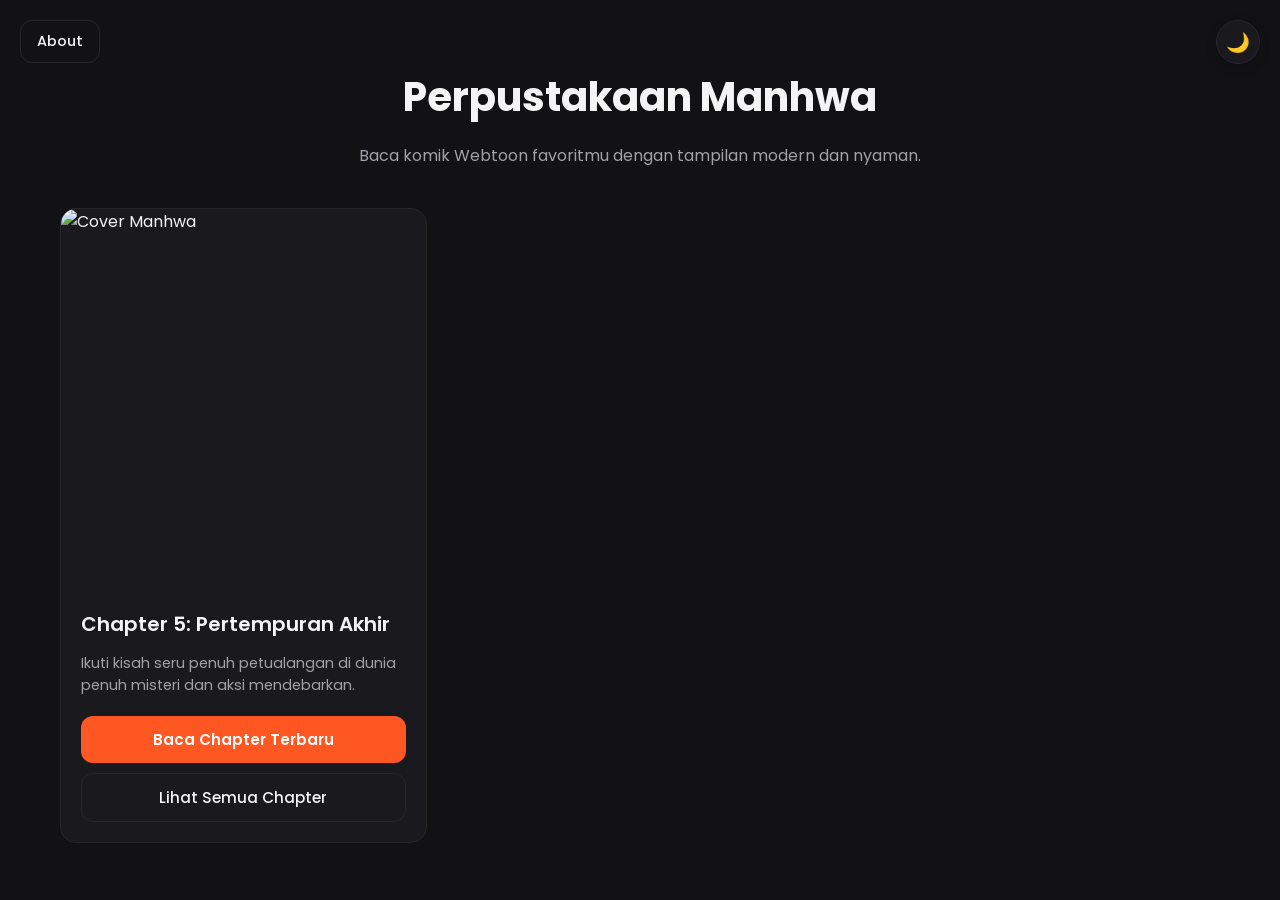
==== index.html @ 7ebc38b5 "fase 4: auto-scroll, service worker offline, halaman about" ====
<!DOCTYPE html>
<html lang="id">
<head>
    <meta charset="UTF-8">
    <meta name="viewport" content="width=device-width, initial-scale=1.0">
    <title>Perpustakaan Manhwa</title>
    
    <!-- Open Graph Meta Tags -->
    <meta property="og:title" content="Perpustakaan Manhwa">
    <meta property="og:description" content="Baca komik Webtoon favoritmu dengan tampilan modern dan nyaman.">
    <meta property="og:image" content="images/chapter-1/01.jpg">
    <meta property="og:type" content="website">

    <!-- PWA Manifest -->
    <link rel="manifest" href="manifest.json">

    <link rel="stylesheet" href="style.css">
    <link href="https://fonts.googleapis.com/css2?family=Poppins:wght@300;400;500;600;700&display=swap" rel="stylesheet">
</head>
<body>
    <button id="themeToggle" class="theme-toggle-btn" title="Toggle Light/Dark Mode">🌙</button>

    <div style="position: absolute; top: 20px; left: 20px; z-index: 2000;">
        <a href="about.html" class="btn-secondary" style="padding: 10px 16px; font-size: 0.9rem;">About</a>
    </div>

    <div class="container">
        <header>
            <h1>Perpustakaan Manhwa</h1>
            <p>Baca komik Webtoon favoritmu dengan tampilan modern dan nyaman.</p>
            <div id="continueReadingContainer" style="margin-top: 15px; display: none;">
                <a href="#" id="continueBtn" class="btn-read" style="background-color: #2e7d32; display: inline-block;">Lanjutkan Membaca</a>
            </div>
        </header>

        <main class="grid-container" id="manhwaGrid">
            <!-- Dynamic content loaded from chapters.json -->
        </main>
    </div>

    <script>
        // Smooth Page Transition Fade-In
        window.addEventListener('DOMContentLoaded', () => {
            document.body.classList.add('fade-in');
        });

        // Register Service Worker
        if ('serviceWorker' in navigator) {
            window.addEventListener('load', () => {
                navigator.serviceWorker.register('sw.js').catch(err => console.log('SW registration failed:', err));
            });
        }

        // Light/Dark Mode Script
        const themeToggleBtn = document.getElementById('themeToggle');
        const currentTheme = localStorage.getItem('theme') || 'dark';

        if (currentTheme === 'light') {
            document.body.classList.add('light-mode');
            themeToggleBtn.textContent = '☀️';
        }

        themeToggleBtn.addEventListener('click', () => {
            document.body.classList.toggle('light-mode');
            const isLight = document.body.classList.contains('light-mode');
            themeToggleBtn.textContent = isLight ? '☀️' : '🌙';
            localStorage.setItem('theme', isLight ? 'light' : 'dark');
        });

        // Bookmark / Lanjutkan Membaca Check
        const lastChapter = localStorage.getItem('last_read_chapter');
        const lastUrl = localStorage.getItem('last_read_url');
        if (lastChapter && lastUrl) {
            const container = document.getElementById('continueReadingContainer');
            const btn = document.getElementById('continueBtn');
            btn.href = lastUrl;
            btn.textContent = 'Lanjutkan Membaca (' + lastChapter + ')';
            container.style.display = 'block';
        }

        // Fetch chapters.json and render dynamically
        fetch('chapters.json')
            .then(res => res.json())
            .then(chapters => {
                const grid = document.getElementById('manhwaGrid');
                const latest = chapters[0];
                grid.innerHTML = `
                    <div class="manhwa-card">
                        <div class="card-img-wrapper">
                            <img src="images/chapter-1/01.jpg" alt="Cover Manhwa" loading="lazy">
                        </div>
                        <div class="card-content">
                            <div>
                                <h2 class="card-title">Chapter ${latest.id}: ${latest.title}</h2>
                                <p class="card-desc">Ikuti kisah seru penuh petualangan di dunia penuh misteri dan aksi mendebarkan.</p>
                            </div>
                            <div class="card-actions">
                                <a href="${latest.link}" class="btn-read">Baca Chapter Terbaru</a>
                                <a href="archive.html" class="btn-secondary">Lihat Semua Chapter</a>
                            </div>
                        </div>
                    </div>
                `;
            })
            .catch(err => console.error('Failed to load chapters.json', err));
    </script>
</body>
</html>
---- style.css ----
@import url('https://fonts.googleapis.com/css2?family=Poppins:wght@300;400;500;600;700&display=swap');

:root {
    --bg-main: #121214;
    --bg-card: #1a1a1e;
    --accent: #ff5722;
    --accent-hover: #f4511e;
    --text-main: #f4f4f5;
    --text-muted: #a1a1aa;
    --border: #27272a;
    --nav-bg: rgba(18, 18, 20, 0.75);
}

body.light-mode {
    --bg-main: #f8f9fa;
    --bg-card: #ffffff;
    --accent: #ff5722;
    --accent-hover: #f4511e;
    --text-main: #212529;
    --text-muted: #6c757d;
    --border: #dee2e6;
    --nav-bg: rgba(255, 255, 255, 0.75);
}

* {
    box-sizing: border-box;
}

/* Custom Scrollbar */
::-webkit-scrollbar {
    width: 8px;
}

::-webkit-scrollbar-track {
    background: var(--bg-main);
}

::-webkit-scrollbar-thumb {
    background: #3f3f46;
    border-radius: 4px;
}

::-webkit-scrollbar-thumb:hover {
    background: var(--accent);
}

body {
    margin: 0;
    padding: 0;
    background-color: var(--bg-main);
    color: var(--text-main);
    font-family: 'Poppins', sans-serif;
    min-height: 100vh;
    opacity: 0;
    transition: background-color 0.3s ease, color 0.3s ease, opacity 0.5s ease-in-out;
}

body.fade-in {
    opacity: 1;
}

a {
    color: var(--text-main);
    text-decoration: none;
}

a:hover, a:visited, a:active {
    color: var(--text-main);
    text-decoration: none;
}

.container {
    width: 100%;
    max-width: 1200px;
    margin: 0 auto;
    padding: 40px 20px;
}

header {
    text-align: center;
    margin-bottom: 40px;
}

header h1 {
    font-size: 2.5rem;
    font-weight: 700;
    color: var(--text-main);
    margin-bottom: 10px;
}

header p {
    color: var(--text-muted);
    font-size: 1rem;
}

.grid-container {
    display: grid;
    grid-template-columns: repeat(auto-fill, minmax(280px, 1fr));
    gap: 30px;
}

/* Hover Card Animation */
.manhwa-card {
    background-color: var(--bg-card);
    border-radius: 16px;
    overflow: hidden;
    border: 1px solid var(--border);
    transition: all 0.3s ease;
    display: flex;
    flex-direction: column;
}

.manhwa-card:hover {
    transform: translateY(-5px);
    box-shadow: 0 14px 30px rgba(255, 87, 34, 0.15);
    border-color: var(--accent);
}

.card-img-wrapper {
    width: 100%;
    height: 380px;
    overflow: hidden;
    position: relative;
}

.card-img-wrapper img {
    width: 100%;
    height: 100%;
    object-fit: cover;
    transition: transform 0.5s ease;
}

.manhwa-card:hover .card-img-wrapper img {
    transform: scale(1.05);
}

.card-content {
    padding: 20px;
    display: flex;
    flex-direction: column;
    flex-grow: 1;
    justify-content: space-between;
}

.card-title {
    font-size: 1.25rem;
    font-weight: 600;
    margin: 0 0 10px 0;
    color: var(--text-main);
}

.card-desc {
    font-size: 0.9rem;
    color: var(--text-muted);
    margin-bottom: 20px;
    line-height: 1.5;
}

.card-actions {
    display: flex;
    flex-direction: column;
    gap: 10px;
}

.btn-read {
    display: inline-block;
    background-color: var(--accent);
    color: #ffffff !important;
    text-align: center;
    padding: 12px 20px;
    border-radius: 12px;
    text-decoration: none !important;
    font-weight: 600;
    font-size: 0.95rem;
    transition: background-color 0.2s ease, transform 0.2s ease;
}

.btn-read:hover {
    background-color: var(--accent-hover);
    transform: scale(1.02);
    color: #ffffff !important;
    text-decoration: none !important;
}

.btn-secondary {
    display: inline-block;
    background-color: transparent;
    color: var(--text-main) !important;
    text-align: center;
    padding: 12px 20px;
    border-radius: 12px;
    border: 1px solid var(--border);
    text-decoration: none !important;
    font-weight: 500;
    font-size: 0.95rem;
    transition: all 0.2s ease;
}

.btn-secondary:hover {
    background-color: rgba(255, 87, 34, 0.05);
    border-color: var(--accent);
}

/* Theme Toggle Button */
.theme-toggle-btn {
    position: fixed;
    top: 20px;
    right: 20px;
    background-color: var(--bg-card);
    color: var(--text-main);
    border: 1px solid var(--border);
    width: 44px;
    height: 44px;
    border-radius: 50%;
    cursor: pointer;
    display: flex;
    align-items: center;
    justify-content: center;
    font-size: 1.2rem;
    box-shadow: 0 4px 12px rgba(0,0,0,0.15);
    z-index: 2000;
    transition: all 0.2s ease;
}

.theme-toggle-btn:hover {
    transform: scale(1.05);
    border-color: var(--accent);
}

/* Search Input */
.search-input {
    width: 100%;
    padding: 12px 20px;
    background-color: var(--bg-card);
    color: var(--text-main);
    border: 1px solid var(--border);
    border-radius: 12px;
    font-family: 'Poppins', sans-serif;
    font-size: 0.95rem;
    outline: none;
    transition: border-color 0.2s ease;
}

.search-input:focus {
    border-color: var(--accent);
}

/* Reader specific styles - True Webtoon style */
body.reader-body {
    background-color: #000000;
    margin: 0;
    padding: 0;
    overflow-x: hidden;
}

body.reader-body.light-mode {
    background-color: #121214;
}

/* Progress Bar */
#progress-bar {
    position: fixed;
    top: 0;
    left: 0;
    height: 3px;
    background-color: var(--accent);
    width: 0%;
    z-index: 9999;
    transition: width 0.1s ease-out;
}

/* Glassmorphism Navbar */
.sticky-nav {
    position: sticky;
    top: 0;
    background: var(--nav-bg);
    backdrop-filter: blur(10px);
    -webkit-backdrop-filter: blur(10px);
    border-bottom: 1px solid var(--border);
    padding: 15px 20px;
    display: flex;
    align-items: center;
    justify-content: space-between;
    z-index: 1000;
}

.sticky-nav a {
    color: var(--text-main) !important;
    text-decoration: none !important;
    font-weight: 500;
    font-size: 0.95rem;
    display: flex;
    align-items: center;
    gap: 8px;
}

.sticky-nav a:hover {
    color: var(--accent) !important;
}

.chapter-title-nav {
    font-weight: 600;
    font-size: 1rem;
    color: var(--text-muted);
}

.reader-container {
    width: 100%;
    max-width: 800px;
    margin: 0 auto;
    display: flex;
    flex-direction: column;
    background-color: #000000;
    padding: 0 0 50px 0;
}

/* Skeleton Loading & Image Fade-In */
@keyframes shimmer {
    0% {
        background-position: -200% 0;
    }
    100% {
        background-position: 200% 0;
    }
}

.manhwa-page {
    width: 100%;
    height: auto;
    display: block;
    margin: 0;
    padding: 0;
    border: none;
    opacity: 0;
    background: linear-gradient(90deg, #18181b 25%, #27272a 50%, #18181b 75%);
    background-size: 200% 100%;
    animation: shimmer 1.5s infinite;
    transition: opacity 0.6s ease-in-out;
    min-height: 800px;
}

.manhwa-page.loaded {
    opacity: 1;
    background: none;
    animation: none;
    min-height: auto;
}

/* Chapter Navigation at bottom */
.chapter-navigation {
    display: flex;
    justify-content: space-between;
    gap: 15px;
    padding: 40px 20px;
    background-color: var(--bg-card);
    border-top: 1px solid var(--border);
    margin-top: 40px;
}

.btn-chapter {
    flex: 1;
    background-color: var(--bg-main);
    color: var(--text-main) !important;
    text-align: center;
    padding: 14px 20px;
    border-radius: 12px;
    border: 1px solid var(--border);
    font-weight: 600;
    font-size: 0.95rem;
    text-decoration: none !important;
    transition: all 0.2s ease;
}

.btn-chapter:hover {
    background-color: var(--accent);
    border-color: var(--accent);
    color: #ffffff !important;
}

/* Back to Top Floating Button */
.back-to-top {
    position: fixed;
    bottom: 30px;
    right: 30px;
    background-color: var(--bg-card);
    color: var(--text-main);
    border: 1px solid var(--border);
    padding: 12px 16px;
    border-radius: 50px;
    cursor: pointer;
    font-weight: 600;
    font-size: 0.9rem;
    box-shadow: 0 4px 12px rgba(0,0,0,0.4);
    opacity: 0;
    visibility: hidden;
    transition: all 0.3s ease;
    z-index: 1000;
}

.back-to-top.show {
    opacity: 1;
    visibility: visible;
}

.back-to-top:hover {
    background-color: var(--accent);
    border-color: var(--accent);
    color: #ffffff;
    transform: translateY(-3px);
}

/* Archive Page Styling with Hover Animation */
.archive-container {
    max-width: 800px;
    margin: 0 auto;
}

.chapter-list {
    list-style: none;
    padding: 0;
    margin: 0;
    display: flex;
    flex-direction: column;
    gap: 15px;
}

.chapter-item {
    display: flex;
    align-items: center;
    justify-content: space-between;
    background-color: var(--bg-card);
    border: 1px solid var(--border);
    padding: 20px 24px;
    border-radius: 14px;
    text-decoration: none !important;
    color: var(--text-main) !important;
    transition: all 0.3s ease;
}

.chapter-item:hover {
    border-color: var(--accent);
    transform: translateY(-3px);
    box-shadow: 0 8px 20px rgba(255, 87, 34, 0.12);
    background-color: rgba(255, 87, 34, 0.03);
}

.ch-number {
    font-weight: 600;
    color: var(--accent);
    font-size: 1.05rem;
    min-width: 100px;
}

.ch-title {
    flex-grow: 1;
    font-weight: 500;
    color: var(--text-main);
    font-size: 1rem;
}

.ch-date {
    font-size: 0.85rem;
    color: var(--text-muted);
}

/* Modal Popup Styling */
.modal-overlay {
    position: fixed;
    top: 0;
    left: 0;
    width: 100%;
    height: 100%;
    background-color: rgba(0, 0, 0, 0.7);
    display: flex;
    align-items: center;
    justify-content: center;
    opacity: 0;
    visibility: hidden;
    transition: all 0.3s ease;
    z-index: 99999;
}

.modal-overlay.show {
    opacity: 1;
    visibility: visible;
}

.modal-card {
    background-color: var(--bg-card);
    border: 1px solid var(--border);
    padding: 30px;
    border-radius: 16px;
    text-align: center;
    max-width: 400px;
    width: 90%;
    box-shadow: 0 15px 35px rgba(0,0,0,0.5);
    transform: translateY(20px);
    transition: transform 0.3s ease;
}

.modal-overlay.show .modal-card {
    transform: translateY(0);
}

.modal-card h3 {
    margin-top: 0;
    color: var(--text-main);
    font-size: 1.3rem;
}

.modal-card p {
    color: var(--text-muted);
    font-size: 0.95rem;
    margin-bottom: 25px;
}

.modal-actions {
    display: flex;
    gap: 12px;
}

.modal-actions .btn-read, .modal-actions .btn-secondary {
    flex: 1;
}

/* Reader Settings Bar */
.reader-settings-bar {
    display: flex;
    align-items: center;
    justify-content: center;
    gap: 10px;
    background-color: var(--bg-card);
    border-bottom: 1px solid var(--border);
    padding: 10px 20px;
    font-size: 0.9rem;
    color: var(--text-muted);
}

.btn-setting {
    background-color: var(--bg-main);
    color: var(--text-main);
    border: 1px solid var(--border);
    padding: 6px 14px;
    border-radius: 8px;
    font-family: 'Poppins', sans-serif;
    font-size: 0.85rem;
    cursor: pointer;
    transition: all 0.2s ease;
}

.btn-setting:hover {
    border-color: var(--accent);
}

.btn-setting.active {
    background-color: var(--accent);
    border-color: var(--accent);
    color: #ffffff;
    font-weight: 600;
}

/* Reader Container Width Modes */
.reader-container.narrow {
    max-width: 600px !important;
}

.reader-container.normal {
    max-width: 800px !important;
}

.reader-container.wide {
    max-width: 100% !important;
    padding: 0 10px !important;
}
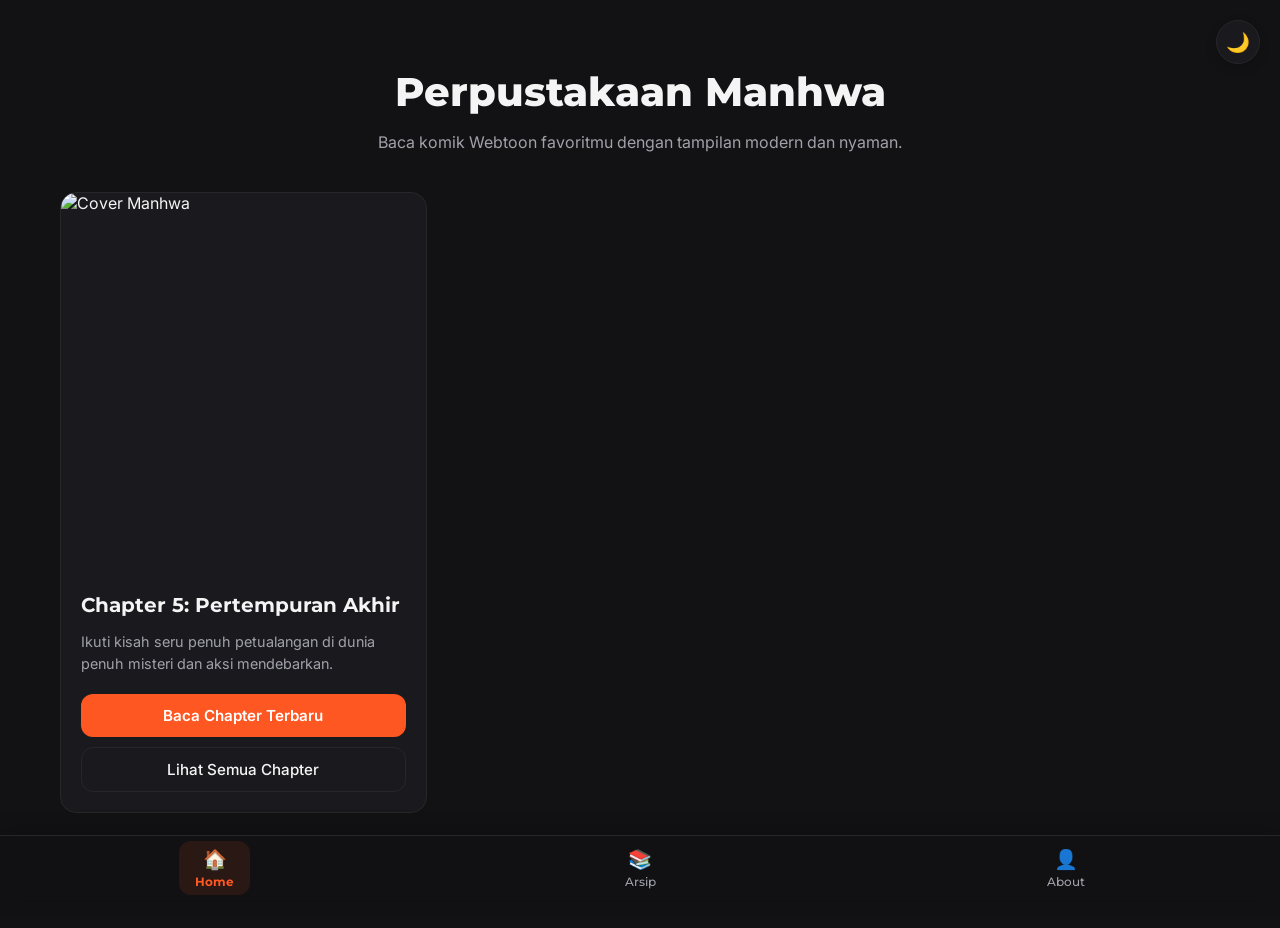
==== commit 10c9769e: "fase 5: grid layout, bottom nav, premium fonts" ====
--- a/index.html
+++ b/index.html
@@ -15,14 +15,10 @@
     <link rel="manifest" href="manifest.json">
 
     <link rel="stylesheet" href="style.css">
-    <link href="https://fonts.googleapis.com/css2?family=Poppins:wght@300;400;500;600;700&display=swap" rel="stylesheet">
+    <link href="https://fonts.googleapis.com/css2?family=Inter:wght@300;400;500;600;700&family=Montserrat:wght@500;600;700;800&display=swap" rel="stylesheet">
 </head>
 <body>
     <button id="themeToggle" class="theme-toggle-btn" title="Toggle Light/Dark Mode">🌙</button>
-
-    <div style="position: absolute; top: 20px; left: 20px; z-index: 2000;">
-        <a href="about.html" class="btn-secondary" style="padding: 10px 16px; font-size: 0.9rem;">About</a>
-    </div>
 
     <div class="container">
         <header>
@@ -37,6 +33,22 @@
             <!-- Dynamic content loaded from chapters.json -->
         </main>
     </div>
+
+    <!-- Floating Bottom Navigation -->
+    <nav class="bottom-nav">
+        <a href="index.html" class="bottom-nav-item active">
+            <span class="icon">🏠</span>
+            <span>Home</span>
+        </a>
+        <a href="archive.html" class="bottom-nav-item">
+            <span class="icon">📚</span>
+            <span>Arsip</span>
+        </a>
+        <a href="about.html" class="bottom-nav-item">
+            <span class="icon">👤</span>
+            <span>About</span>
+        </a>
+    </nav>
 
     <script>
         // Smooth Page Transition Fade-In
--- a/style.css
+++ b/style.css
@@ -1,4 +1,4 @@
-@import url('https://fonts.googleapis.com/css2?family=Poppins:wght@300;400;500;600;700&display=swap');
+@import url('https://fonts.googleapis.com/css2?family=Inter:wght@300;400;500;600;700&family=Montserrat:wght@500;600;700;800&display=swap');
 
 :root {
     --bg-main: #121214;
@@ -8,7 +8,7 @@
     --text-main: #f4f4f5;
     --text-muted: #a1a1aa;
     --border: #27272a;
-    --nav-bg: rgba(18, 18, 20, 0.75);
+    --nav-bg: rgba(18, 18, 20, 0.85);
 }
 
 body.light-mode {
@@ -19,7 +19,7 @@
     --text-main: #212529;
     --text-muted: #6c757d;
     --border: #dee2e6;
-    --nav-bg: rgba(255, 255, 255, 0.75);
+    --nav-bg: rgba(255, 255, 255, 0.85);
 }
 
 * {
@@ -46,10 +46,10 @@
 
 body {
     margin: 0;
-    padding: 0;
+    padding: 0 0 75px 0; /* Extra bottom padding for floating bottom nav */
     background-color: var(--bg-main);
     color: var(--text-main);
-    font-family: 'Poppins', sans-serif;
+    font-family: 'Inter', -apple-system, BlinkMacSystemFont, sans-serif;
     min-height: 100vh;
     opacity: 0;
     transition: background-color 0.3s ease, color 0.3s ease, opacity 0.5s ease-in-out;
@@ -59,6 +59,16 @@
     opacity: 1;
 }
 
+/* Typography Headings */
+h1, h2, h3, h4, h5, h6, 
+.card-title, 
+.ch-number, 
+.ch-title, 
+.chapter-title-nav, 
+.bottom-nav-item span {
+    font-family: 'Montserrat', sans-serif;
+}
+
 a {
     color: var(--text-main);
     text-decoration: none;
@@ -83,7 +93,7 @@
 
 header h1 {
     font-size: 2.5rem;
-    font-weight: 700;
+    font-weight: 800;
     color: var(--text-main);
     margin-bottom: 10px;
 }
@@ -144,7 +154,7 @@
 
 .card-title {
     font-size: 1.25rem;
-    font-weight: 600;
+    font-weight: 700;
     margin: 0 0 10px 0;
     color: var(--text-main);
 }
@@ -235,7 +245,7 @@
     color: var(--text-main);
     border: 1px solid var(--border);
     border-radius: 12px;
-    font-family: 'Poppins', sans-serif;
+    font-family: 'Inter', sans-serif;
     font-size: 0.95rem;
     outline: none;
     transition: border-color 0.2s ease;
@@ -249,7 +259,7 @@
 body.reader-body {
     background-color: #000000;
     margin: 0;
-    padding: 0;
+    padding: 0 0 75px 0;
     overflow-x: hidden;
 }
 
@@ -269,7 +279,7 @@
     transition: width 0.1s ease-out;
 }
 
-/* Glassmorphism Navbar */
+/* Glassmorphism Sticky Top Navbar */
 .sticky-nav {
     position: sticky;
     top: 0;
@@ -380,8 +390,8 @@
 /* Back to Top Floating Button */
 .back-to-top {
     position: fixed;
-    bottom: 30px;
-    right: 30px;
+    bottom: 85px; /* adjust above bottom nav */
+    right: 25px;
     background-color: var(--bg-card);
     color: var(--text-main);
     border: 1px solid var(--border);
@@ -409,58 +419,129 @@
     transform: translateY(-3px);
 }
 
-/* Archive Page Styling with Hover Animation */
+/* Archive Grid Layout (2 cols mobile, 4 cols desktop) */
 .archive-container {
-    max-width: 800px;
+    max-width: 1000px;
     margin: 0 auto;
 }
 
-.chapter-list {
-    list-style: none;
+.archive-grid {
+    display: grid;
+    grid-template-columns: repeat(2, 1fr);
+    gap: 20px;
     padding: 0;
     margin: 0;
+    list-style: none;
+}
+
+@media (min-width: 768px) {
+    .archive-grid {
+        grid-template-columns: repeat(4, 1fr);
+        gap: 25px;
+    }
+}
+
+.archive-card {
+    background-color: var(--bg-card);
+    border: 1px solid var(--border);
+    border-radius: 14px;
+    overflow: hidden;
     display: flex;
     flex-direction: column;
-    gap: 15px;
-}
-
-.chapter-item {
-    display: flex;
-    align-items: center;
-    justify-content: space-between;
-    background-color: var(--bg-card);
-    border: 1px solid var(--border);
-    padding: 20px 24px;
-    border-radius: 14px;
     text-decoration: none !important;
     color: var(--text-main) !important;
     transition: all 0.3s ease;
 }
 
-.chapter-item:hover {
-    border-color: var(--accent);
-    transform: translateY(-3px);
-    box-shadow: 0 8px 20px rgba(255, 87, 34, 0.12);
-    background-color: rgba(255, 87, 34, 0.03);
-}
-
-.ch-number {
+.archive-card:hover {
+    border-color: var(--accent);
+    transform: translateY(-5px);
+    box-shadow: 0 10px 25px rgba(255, 87, 34, 0.18);
+}
+
+.archive-card-img {
+    width: 100%;
+    height: 180px;
+    object-fit: cover;
+    transition: transform 0.4s ease;
+}
+
+.archive-card:hover .archive-card-img {
+    transform: scale(1.05);
+}
+
+.archive-card-body {
+    padding: 15px;
+    display: flex;
+    flex-direction: column;
+    gap: 6px;
+    flex-grow: 1;
+}
+
+.archive-card-number {
+    font-size: 0.85rem;
+    font-weight: 700;
+    color: var(--accent);
+    text-transform: uppercase;
+}
+
+.archive-card-title {
+    font-size: 0.95rem;
     font-weight: 600;
-    color: var(--accent);
-    font-size: 1.05rem;
-    min-width: 100px;
-}
-
-.ch-title {
-    flex-grow: 1;
+    color: var(--text-main);
+    line-height: 1.3;
+}
+
+.archive-card-date {
+    font-size: 0.75rem;
+    color: var(--text-muted);
+    margin-top: auto;
+}
+
+/* Floating Bottom Navigation (Glassmorphism) */
+.bottom-nav {
+    position: fixed;
+    bottom: 0;
+    left: 0;
+    width: 100%;
+    height: 65px;
+    background: var(--nav-bg);
+    backdrop-filter: blur(12px);
+    -webkit-backdrop-filter: blur(12px);
+    border-top: 1px solid var(--border);
+    display: flex;
+    align-items: center;
+    justify-content: space-around;
+    z-index: 9999;
+    box-shadow: 0 -4px 20px rgba(0, 0, 0, 0.2);
+}
+
+.bottom-nav-item {
+    display: flex;
+    flex-direction: column;
+    align-items: center;
+    justify-content: center;
+    gap: 3px;
+    color: var(--text-muted) !important;
+    font-size: 0.75rem;
     font-weight: 500;
-    color: var(--text-main);
-    font-size: 1rem;
-}
-
-.ch-date {
-    font-size: 0.85rem;
-    color: var(--text-muted);
+    text-decoration: none !important;
+    transition: all 0.2s ease;
+    padding: 6px 16px;
+    border-radius: 12px;
+}
+
+.bottom-nav-item .icon {
+    font-size: 1.2rem;
+}
+
+.bottom-nav-item:hover, .bottom-nav-item.active {
+    color: var(--accent) !important;
+}
+
+.bottom-nav-item.active {
+    font-weight: 700;
+    background-color: rgba(255, 87, 34, 0.1);
 }
 
 /* Modal Popup Styling */
@@ -542,7 +623,7 @@
     border: 1px solid var(--border);
     padding: 6px 14px;
     border-radius: 8px;
-    font-family: 'Poppins', sans-serif;
+    font-family: 'Inter', sans-serif;
     font-size: 0.85rem;
     cursor: pointer;
     transition: all 0.2s ease;
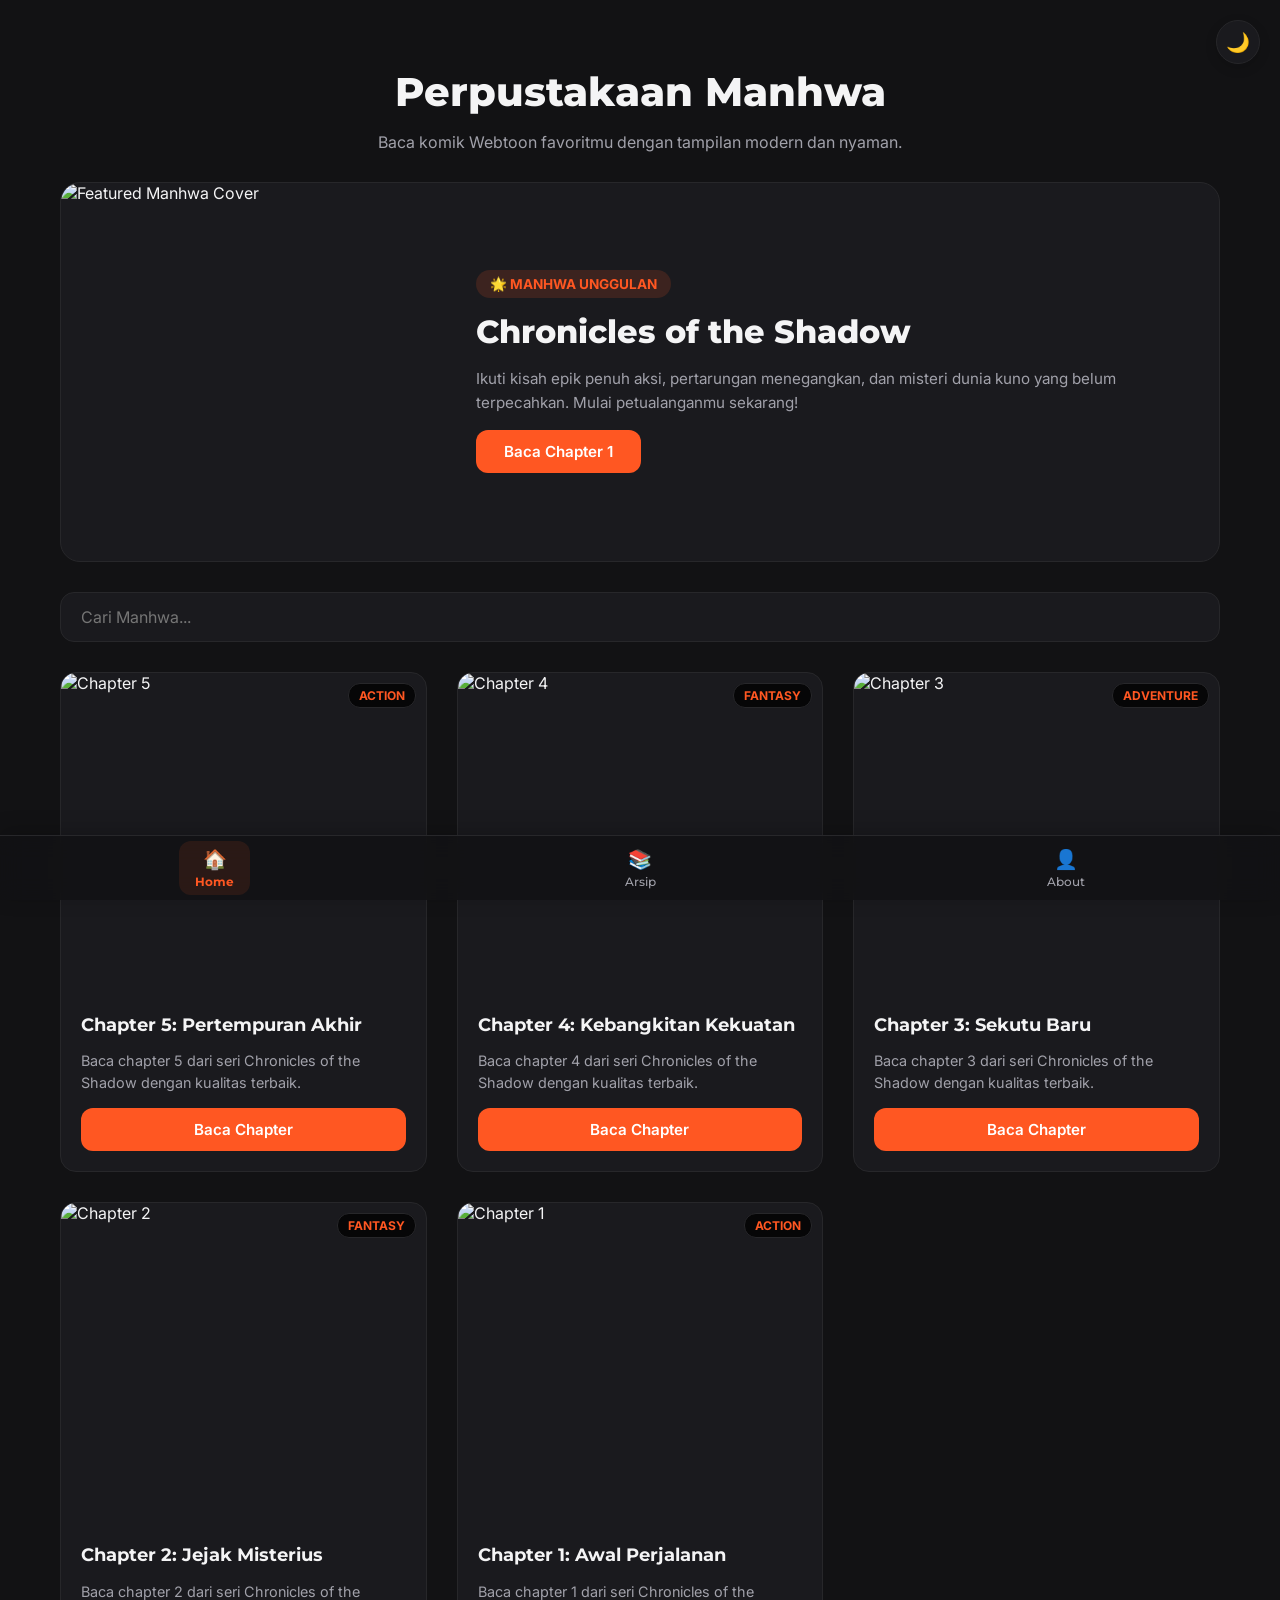
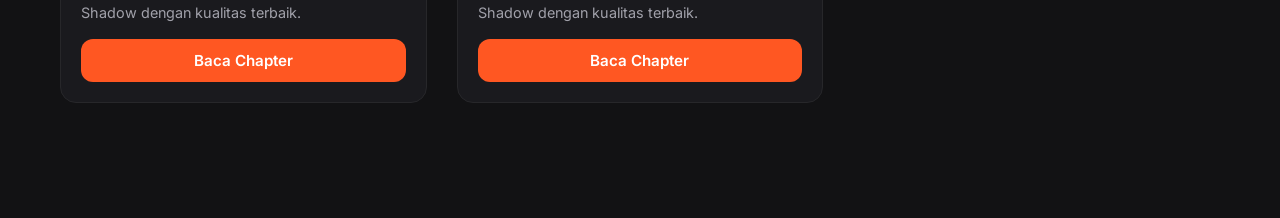
==== commit c79068ae: "mega final upgrade: hero, auto-hide nav, genre filter, toasts" ====
--- a/index.html
+++ b/index.html
@@ -28,6 +28,26 @@
                 <a href="#" id="continueBtn" class="btn-read" style="background-color: #2e7d32; display: inline-block;">Lanjutkan Membaca</a>
             </div>
         </header>
+
+        <!-- Hero Banner -->
+        <section class="hero-banner">
+            <div class="hero-img-wrapper">
+                <img src="images/chapter-1/01.jpg" alt="Featured Manhwa Cover" loading="lazy">
+            </div>
+            <div class="hero-content">
+                <span class="hero-badge">🌟 Manhwa Unggulan</span>
+                <h2 class="hero-title">Chronicles of the Shadow</h2>
+                <p class="hero-desc">Ikuti kisah epik penuh aksi, pertarungan menegangkan, dan misteri dunia kuno yang belum terpecahkan. Mulai petualanganmu sekarang!</p>
+                <div>
+                    <a href="reader.html?chapter=1" class="btn-read" style="width: fit-content; padding: 12px 28px;">Baca Chapter 1</a>
+                </div>
+            </div>
+        </section>
+
+        <!-- Quick Search -->
+        <div class="search-wrapper">
+            <input type="text" id="homeSearch" placeholder="Cari Manhwa..." class="search-input">
+        </div>
 
         <main class="grid-container" id="manhwaGrid">
             <!-- Dynamic content loaded from chapters.json -->
@@ -90,29 +110,45 @@
             container.style.display = 'block';
         }
 
-        // Fetch chapters.json and render dynamically
+        // Fetch chapters.json and render dynamically all chapter cards for quick search & listing
         fetch('chapters.json')
             .then(res => res.json())
             .then(chapters => {
                 const grid = document.getElementById('manhwaGrid');
-                const latest = chapters[0];
-                grid.innerHTML = `
-                    <div class="manhwa-card">
+                grid.innerHTML = chapters.map(ch => `
+                    <div class="manhwa-card" data-title="${ch.title.toLowerCase()} chapter ${ch.id}">
                         <div class="card-img-wrapper">
-                            <img src="images/chapter-1/01.jpg" alt="Cover Manhwa" loading="lazy">
+                            <img src="images/chapter-1/01.jpg" alt="Chapter ${ch.id}" loading="lazy">
+                            <span class="genre-badge">${ch.genre || 'Action'}</span>
                         </div>
                         <div class="card-content">
                             <div>
-                                <h2 class="card-title">Chapter ${latest.id}: ${latest.title}</h2>
-                                <p class="card-desc">Ikuti kisah seru penuh petualangan di dunia penuh misteri dan aksi mendebarkan.</p>
+                                <h3 class="card-title">Chapter ${ch.id}: ${ch.title}</h3>
+                                <p class="card-desc">Baca chapter ${ch.id} dari seri Chronicles of the Shadow dengan kualitas terbaik.</p>
                             </div>
                             <div class="card-actions">
-                                <a href="${latest.link}" class="btn-read">Baca Chapter Terbaru</a>
-                                <a href="archive.html" class="btn-secondary">Lihat Semua Chapter</a>
+                                <a href="${ch.link}" class="btn-read">Baca Chapter</a>
                             </div>
                         </div>
                     </div>
-                `;
+                `).join('');
+
+                // Quick Search Functionality
+                const homeSearch = document.getElementById('homeSearch');
+                const cards = grid.getElementsByClassName('manhwa-card');
+
+                homeSearch.addEventListener('input', (e) => {
+                    const query = e.target.value.toLowerCase();
+                    for (let card of cards) {
+                        const titleData = card.getAttribute('data-title');
+                        const text = card.textContent.toLowerCase();
+                        if (titleData.includes(query) || text.includes(query)) {
+                            card.style.display = 'flex';
+                        } else {
+                            card.style.display = 'none';
+                        }
+                    }
+                });
             })
             .catch(err => console.error('Failed to load chapters.json', err));
     </script>
--- a/style.css
+++ b/style.css
@@ -26,6 +26,18 @@
     box-sizing: border-box;
 }
 
+/* Micro-Interactions: Press effect on all buttons */
+button:active,
+.btn-read:active,
+.btn-secondary:active,
+.btn-chapter:active,
+.btn-setting:active,
+.theme-toggle-btn:active,
+.archive-card:active,
+.genre-filter-btn:active {
+    transform: scale(0.95) !important;
+}
+
 /* Custom Scrollbar */
 ::-webkit-scrollbar {
     width: 8px;
@@ -46,7 +58,7 @@
 
 body {
     margin: 0;
-    padding: 0 0 75px 0; /* Extra bottom padding for floating bottom nav */
+    padding: 0 0 75px 0;
     background-color: var(--bg-main);
     color: var(--text-main);
     font-family: 'Inter', -apple-system, BlinkMacSystemFont, sans-serif;
@@ -59,7 +71,6 @@
     opacity: 1;
 }
 
-/* Typography Headings */
 h1, h2, h3, h4, h5, h6, 
 .card-title, 
 .ch-number, 
@@ -88,7 +99,7 @@
 
 header {
     text-align: center;
-    margin-bottom: 40px;
+    margin-bottom: 30px;
 }
 
 header h1 {
@@ -101,6 +112,109 @@
 header p {
     color: var(--text-muted);
     font-size: 1rem;
+}
+
+/* Hero Banner */
+.hero-banner {
+    position: relative;
+    border-radius: 20px;
+    overflow: hidden;
+    margin-bottom: 30px;
+    border: 1px solid var(--border);
+    background: var(--bg-card);
+    display: flex;
+    flex-direction: column;
+}
+
+@media (min-width: 768px) {
+    .hero-banner {
+        flex-direction: row;
+        min-height: 380px;
+    }
+}
+
+.hero-img-wrapper {
+    width: 100%;
+    height: 300px;
+    position: relative;
+    overflow: hidden;
+}
+
+@media (min-width: 768px) {
+    .hero-img-wrapper {
+        width: 45%;
+        height: auto;
+    }
+}
+
+.hero-img-wrapper img {
+    width: 100%;
+    height: 100%;
+    object-fit: cover;
+    transition: transform 0.5s ease;
+}
+
+.hero-banner:hover .hero-img-wrapper img {
+    transform: scale(1.04);
+}
+
+.hero-content {
+    padding: 30px;
+    display: flex;
+    flex-direction: column;
+    justify-content: center;
+    flex-grow: 1;
+    gap: 15px;
+}
+
+.hero-badge {
+    display: inline-block;
+    background-color: rgba(255, 87, 34, 0.15);
+    color: var(--accent);
+    padding: 6px 14px;
+    border-radius: 20px;
+    font-size: 0.85rem;
+    font-weight: 700;
+    text-transform: uppercase;
+    width: fit-content;
+}
+
+.hero-title {
+    font-size: 2rem;
+    font-weight: 800;
+    margin: 0;
+    color: var(--text-main);
+    line-height: 1.2;
+}
+
+.hero-desc {
+    font-size: 0.95rem;
+    color: var(--text-muted);
+    line-height: 1.6;
+    margin: 0;
+}
+
+/* Search Box */
+.search-wrapper {
+    margin-bottom: 30px;
+}
+
+.search-input {
+    width: 100%;
+    padding: 14px 20px;
+    background-color: var(--bg-card);
+    color: var(--text-main);
+    border: 1px solid var(--border);
+    border-radius: 14px;
+    font-family: 'Inter', sans-serif;
+    font-size: 1rem;
+    outline: none;
+    transition: border-color 0.2s ease, box-shadow 0.2s ease;
+}
+
+.search-input:focus {
+    border-color: var(--accent);
+    box-shadow: 0 0 0 3px rgba(255, 87, 34, 0.15);
 }
 
 .grid-container {
@@ -128,7 +242,7 @@
 
 .card-img-wrapper {
     width: 100%;
-    height: 380px;
+    height: 320px;
     overflow: hidden;
     position: relative;
 }
@@ -153,16 +267,16 @@
 }
 
 .card-title {
-    font-size: 1.25rem;
+    font-size: 1.15rem;
     font-weight: 700;
-    margin: 0 0 10px 0;
+    margin: 0 0 8px 0;
     color: var(--text-main);
 }
 
 .card-desc {
     font-size: 0.9rem;
     color: var(--text-muted);
-    margin-bottom: 20px;
+    margin-bottom: 15px;
     line-height: 1.5;
 }
 
@@ -187,7 +301,6 @@
 
 .btn-read:hover {
     background-color: var(--accent-hover);
-    transform: scale(1.02);
     color: #ffffff !important;
     text-decoration: none !important;
 }
@@ -237,25 +350,7 @@
     border-color: var(--accent);
 }
 
-/* Search Input */
-.search-input {
-    width: 100%;
-    padding: 12px 20px;
-    background-color: var(--bg-card);
-    color: var(--text-main);
-    border: 1px solid var(--border);
-    border-radius: 12px;
-    font-family: 'Inter', sans-serif;
-    font-size: 0.95rem;
-    outline: none;
-    transition: border-color 0.2s ease;
-}
-
-.search-input:focus {
-    border-color: var(--accent);
-}
-
-/* Reader specific styles - True Webtoon style */
+/* Reader specific styles */
 body.reader-body {
     background-color: #000000;
     margin: 0;
@@ -279,7 +374,7 @@
     transition: width 0.1s ease-out;
 }
 
-/* Glassmorphism Sticky Top Navbar */
+/* Glassmorphism Sticky Top Navbar with Auto-Hide */
 .sticky-nav {
     position: sticky;
     top: 0;
@@ -287,11 +382,16 @@
     backdrop-filter: blur(10px);
     -webkit-backdrop-filter: blur(10px);
     border-bottom: 1px solid var(--border);
-    padding: 15px 20px;
+    padding: 12px 20px;
     display: flex;
     align-items: center;
     justify-content: space-between;
     z-index: 1000;
+    transition: transform 0.3s ease-in-out;
+}
+
+.sticky-nav.hidden {
+    transform: translateY(-100%);
 }
 
 .sticky-nav a {
@@ -311,7 +411,26 @@
 .chapter-title-nav {
     font-weight: 600;
     font-size: 1rem;
-    color: var(--text-muted);
+    color: var(--text-main);
+}
+
+/* Chapter Dropdown */
+.chapter-dropdown {
+    background-color: var(--bg-main);
+    color: var(--text-main);
+    border: 1px solid var(--border);
+    padding: 6px 12px;
+    border-radius: 8px;
+    font-family: 'Montserrat', sans-serif;
+    font-size: 0.9rem;
+    font-weight: 600;
+    outline: none;
+    cursor: pointer;
+    transition: border-color 0.2s ease;
+}
+
+.chapter-dropdown:focus {
+    border-color: var(--accent);
 }
 
 .reader-container {
@@ -324,14 +443,9 @@
     padding: 0 0 50px 0;
 }
 
-/* Skeleton Loading & Image Fade-In */
 @keyframes shimmer {
-    0% {
-        background-position: -200% 0;
-    }
-    100% {
-        background-position: 200% 0;
-    }
+    0% { background-position: -200% 0; }
+    100% { background-position: 200% 0; }
 }
 
 .manhwa-page {
@@ -356,7 +470,6 @@
     min-height: auto;
 }
 
-/* Chapter Navigation at bottom */
 .chapter-navigation {
     display: flex;
     justify-content: space-between;
@@ -390,7 +503,7 @@
 /* Back to Top Floating Button */
 .back-to-top {
     position: fixed;
-    bottom: 85px; /* adjust above bottom nav */
+    bottom: 85px;
     right: 25px;
     background-color: var(--bg-card);
     color: var(--text-main);
@@ -419,10 +532,79 @@
     transform: translateY(-3px);
 }
 
-/* Archive Grid Layout (2 cols mobile, 4 cols desktop) */
+/* Reading Percentage Badge */
+.reading-percentage {
+    position: fixed;
+    bottom: 85px;
+    left: 25px;
+    background-color: var(--bg-card);
+    color: var(--text-main);
+    border: 1px solid var(--border);
+    padding: 8px 14px;
+    border-radius: 20px;
+    font-weight: 600;
+    font-size: 0.85rem;
+    box-shadow: 0 4px 12px rgba(0,0,0,0.3);
+    z-index: 1000;
+    font-family: 'Montserrat', sans-serif;
+}
+
+/* Custom Toast Notification */
+.toast-notification {
+    position: fixed;
+    bottom: 90px;
+    left: 50%;
+    transform: translateX(-50%) translateY(100px);
+    background-color: #18181b;
+    color: #f4f4f5;
+    border: 1px solid var(--border);
+    padding: 12px 24px;
+    border-radius: 30px;
+    font-size: 0.9rem;
+    font-weight: 500;
+    box-shadow: 0 10px 30px rgba(0,0,0,0.5);
+    transition: transform 0.3s ease, opacity 0.3s ease;
+    opacity: 0;
+    z-index: 10000;
+}
+
+.toast-notification.show {
+    transform: translateX(-50%) translateY(0);
+    opacity: 1;
+}
+
+/* Archive Grid Layout & Genre Badges & Filters */
 .archive-container {
     max-width: 1000px;
     margin: 0 auto;
+}
+
+.genre-filters-wrapper {
+    display: flex;
+    justify-content: center;
+    gap: 10px;
+    margin-bottom: 30px;
+    flex-wrap: wrap;
+}
+
+.genre-filter-btn {
+    background-color: var(--bg-card);
+    color: var(--text-muted);
+    border: 1px solid var(--border);
+    padding: 8px 18px;
+    border-radius: 20px;
+    font-family: 'Inter', sans-serif;
+    font-size: 0.9rem;
+    font-weight: 500;
+    cursor: pointer;
+    transition: all 0.2s ease;
+}
+
+.genre-filter-btn:hover, .genre-filter-btn.active {
+    background-color: var(--accent);
+    border-color: var(--accent);
+    color: #ffffff;
+    font-weight: 600;
 }
 
 .archive-grid {
@@ -451,6 +633,7 @@
     text-decoration: none !important;
     color: var(--text-main) !important;
     transition: all 0.3s ease;
+    position: relative;
 }
 
 .archive-card:hover {
@@ -459,15 +642,37 @@
     box-shadow: 0 10px 25px rgba(255, 87, 34, 0.18);
 }
 
+.archive-card-img-wrapper {
+    position: relative;
+    height: 180px;
+    overflow: hidden;
+}
+
 .archive-card-img {
     width: 100%;
-    height: 180px;
+    height: 100%;
     object-fit: cover;
     transition: transform 0.4s ease;
 }
 
 .archive-card:hover .archive-card-img {
     transform: scale(1.05);
+}
+
+/* Genre Badge on Cards */
+.genre-badge {
+    position: absolute;
+    top: 10px;
+    right: 10px;
+    background-color: rgba(0, 0, 0, 0.75);
+    backdrop-filter: blur(5px);
+    color: var(--accent);
+    font-size: 0.75rem;
+    font-weight: 700;
+    padding: 4px 10px;
+    border-radius: 12px;
+    border: 1px solid var(--border);
+    text-transform: uppercase;
 }
 
 .archive-card-body {
@@ -498,7 +703,7 @@
     margin-top: auto;
 }
 
-/* Floating Bottom Navigation (Glassmorphism) */
+/* Floating Bottom Navigation */
 .bottom-nav {
     position: fixed;
     bottom: 0;
@@ -640,16 +845,6 @@
     font-weight: 600;
 }
 
-/* Reader Container Width Modes */
-.reader-container.narrow {
-    max-width: 600px !important;
-}
-
-.reader-container.normal {
-    max-width: 800px !important;
-}
-
-.reader-container.wide {
-    max-width: 100% !important;
-    padding: 0 10px !important;
-}
+.reader-container.narrow { max-width: 600px !important; }
+.reader-container.normal { max-width: 800px !important; }
+.reader-container.wide { max-width: 100% !important; padding: 0 10px !important; }
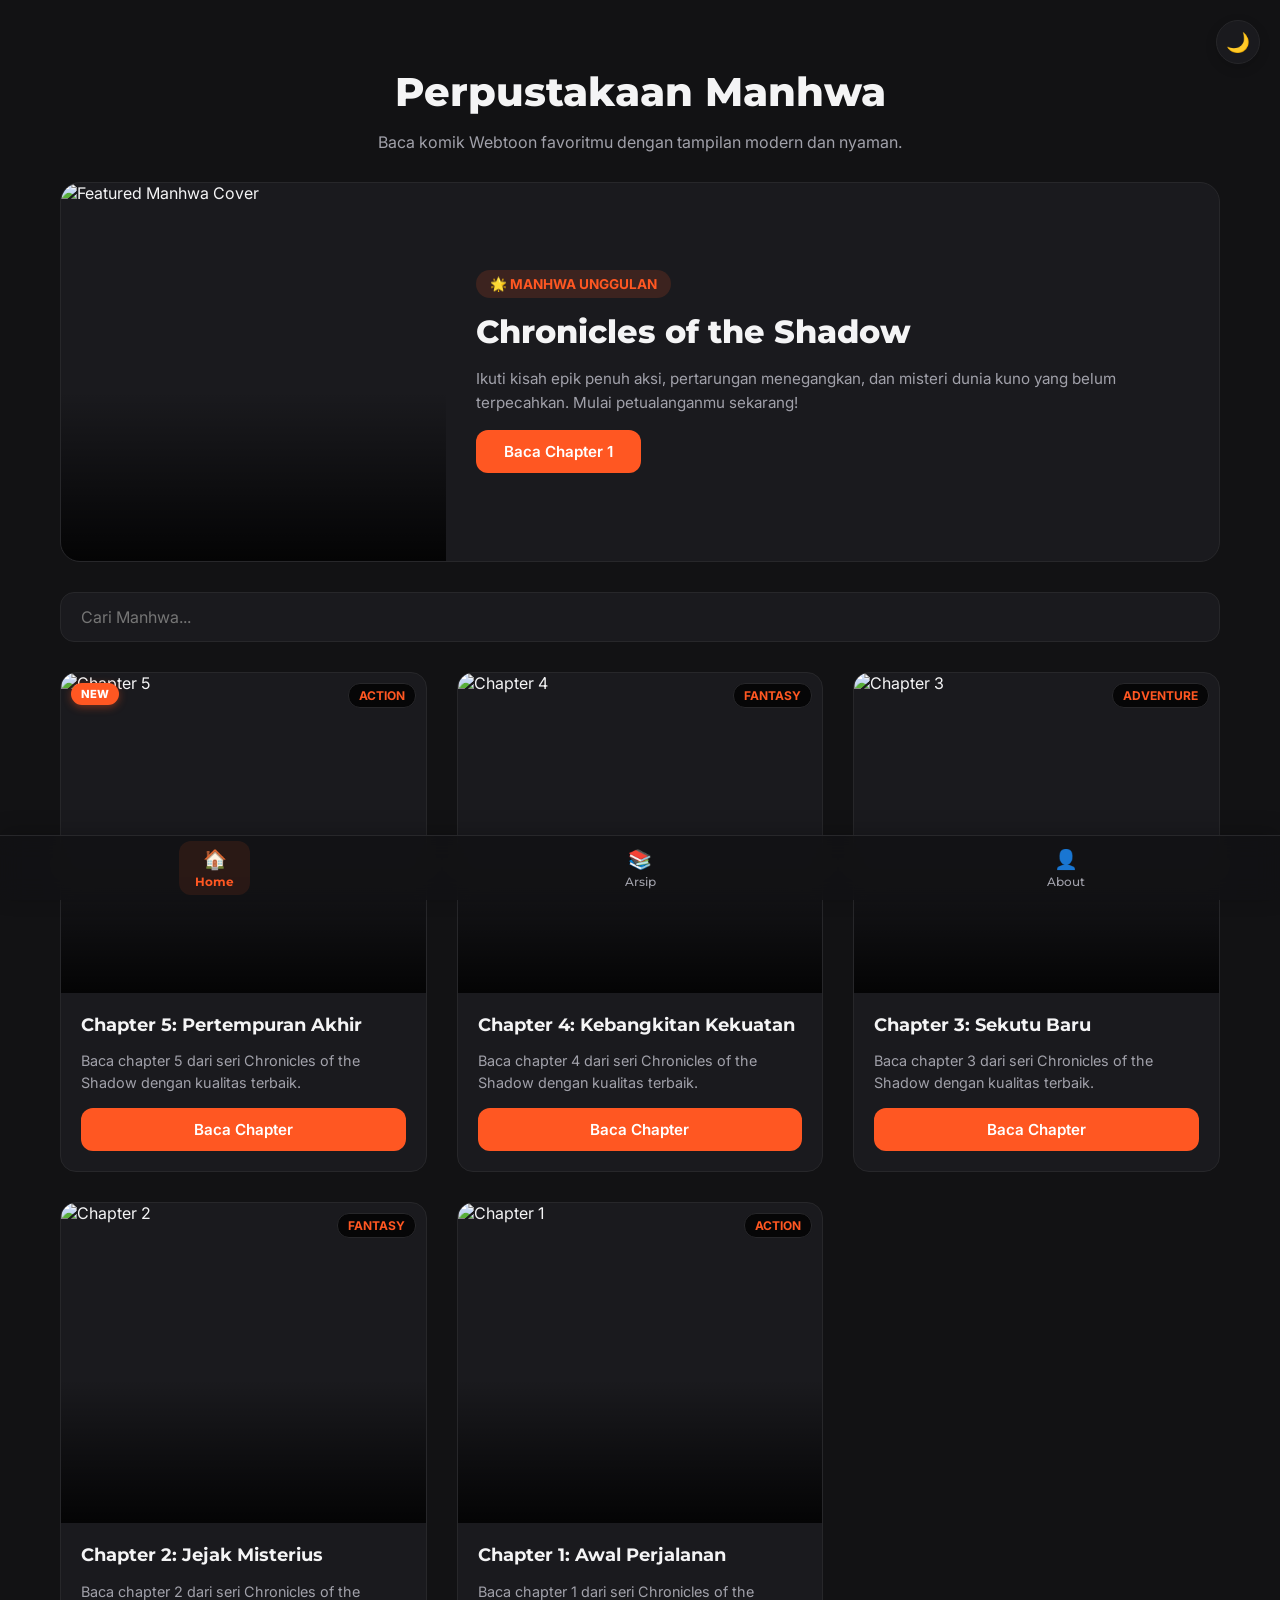
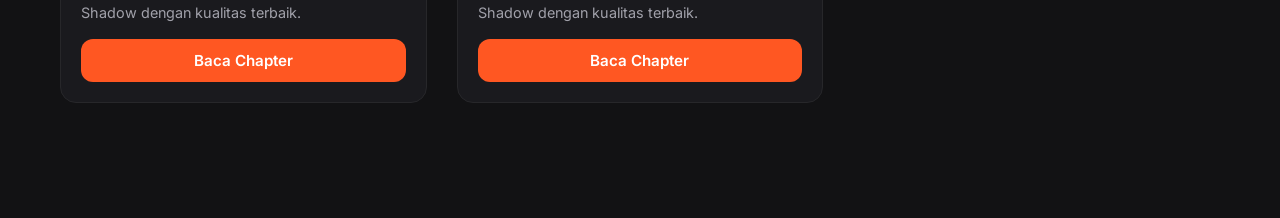
==== commit 75cb4b5f: "ui part 1: selection and reading time" ====
--- a/index.html
+++ b/index.html
@@ -110,28 +110,33 @@
             container.style.display = 'block';
         }
 
-        // Fetch chapters.json and render dynamically all chapter cards for quick search & listing
+        // Fetch chapters.json and render dynamically all chapter cards with "NEW" badge on highest chapter ID
         fetch('chapters.json')
             .then(res => res.json())
             .then(chapters => {
+                const maxId = Math.max(...chapters.map(c => c.id));
                 const grid = document.getElementById('manhwaGrid');
-                grid.innerHTML = chapters.map(ch => `
-                    <div class="manhwa-card" data-title="${ch.title.toLowerCase()} chapter ${ch.id}">
-                        <div class="card-img-wrapper">
-                            <img src="images/chapter-1/01.jpg" alt="Chapter ${ch.id}" loading="lazy">
-                            <span class="genre-badge">${ch.genre || 'Action'}</span>
-                        </div>
-                        <div class="card-content">
-                            <div>
-                                <h3 class="card-title">Chapter ${ch.id}: ${ch.title}</h3>
-                                <p class="card-desc">Baca chapter ${ch.id} dari seri Chronicles of the Shadow dengan kualitas terbaik.</p>
+                grid.innerHTML = chapters.map(ch => {
+                    const isNew = (ch.id === maxId);
+                    return `
+                        <div class="manhwa-card" data-title="${ch.title.toLowerCase()} chapter ${ch.id}">
+                            <div class="card-img-wrapper">
+                                <img src="images/chapter-1/01.jpg" alt="Chapter ${ch.id}" loading="lazy">
+                                ${isNew ? '<span class="new-badge">NEW</span>' : ''}
+                                <span class="genre-badge">${ch.genre || 'Action'}</span>
                             </div>
-                            <div class="card-actions">
-                                <a href="${ch.link}" class="btn-read">Baca Chapter</a>
+                            <div class="card-content">
+                                <div>
+                                    <h3 class="card-title">Chapter ${ch.id}: ${ch.title}</h3>
+                                    <p class="card-desc">Baca chapter ${ch.id} dari seri Chronicles of the Shadow dengan kualitas terbaik.</p>
+                                </div>
+                                <div class="card-actions">
+                                    <a href="${ch.link}" class="btn-read">Baca Chapter</a>
+                                </div>
                             </div>
                         </div>
-                    </div>
-                `).join('');
+                    `;
+                }).join('');
 
                 // Quick Search Functionality
                 const homeSearch = document.getElementById('homeSearch');
--- a/style.css
+++ b/style.css
@@ -24,6 +24,16 @@
 
 * {
     box-sizing: border-box;
+}
+
+/* Custom Text Selection */
+::selection {
+    background-color: #ff5722;
+    color: #ffffff;
+}
+::-moz-selection {
+    background-color: #ff5722;
+    color: #ffffff;
 }
 
 /* Micro-Interactions: Press effect on all buttons */
@@ -245,6 +255,20 @@
     height: 320px;
     overflow: hidden;
     position: relative;
+}
+
+/* Gradient Overlay on Cards & Hero Images */
+.card-img-wrapper::after,
+.archive-card-img-wrapper::after,
+.hero-img-wrapper::after {
+    content: '';
+    position: absolute;
+    bottom: 0;
+    left: 0;
+    width: 100%;
+    height: 45%;
+    background: linear-gradient(to top, rgba(0, 0, 0, 0.85), transparent);
+    pointer-events: none;
 }
 
 .card-img-wrapper img {
@@ -659,7 +683,7 @@
     transform: scale(1.05);
 }
 
-/* Genre Badge on Cards */
+/* Genre Badge & NEW Badge on Cards */
 .genre-badge {
     position: absolute;
     top: 10px;
@@ -673,6 +697,22 @@
     border-radius: 12px;
     border: 1px solid var(--border);
     text-transform: uppercase;
+    z-index: 2;
+}
+
+.new-badge {
+    position: absolute;
+    top: 10px;
+    left: 10px;
+    background-color: var(--accent);
+    color: #ffffff;
+    font-size: 0.7rem;
+    font-weight: 800;
+    padding: 4px 10px;
+    border-radius: 20px;
+    text-transform: uppercase;
+    box-shadow: 0 2px 8px rgba(255, 87, 34, 0.4);
+    z-index: 2;
 }
 
 .archive-card-body {
@@ -820,6 +860,7 @@
     padding: 10px 20px;
     font-size: 0.9rem;
     color: var(--text-muted);
+    flex-wrap: wrap;
 }
 
 .btn-setting {
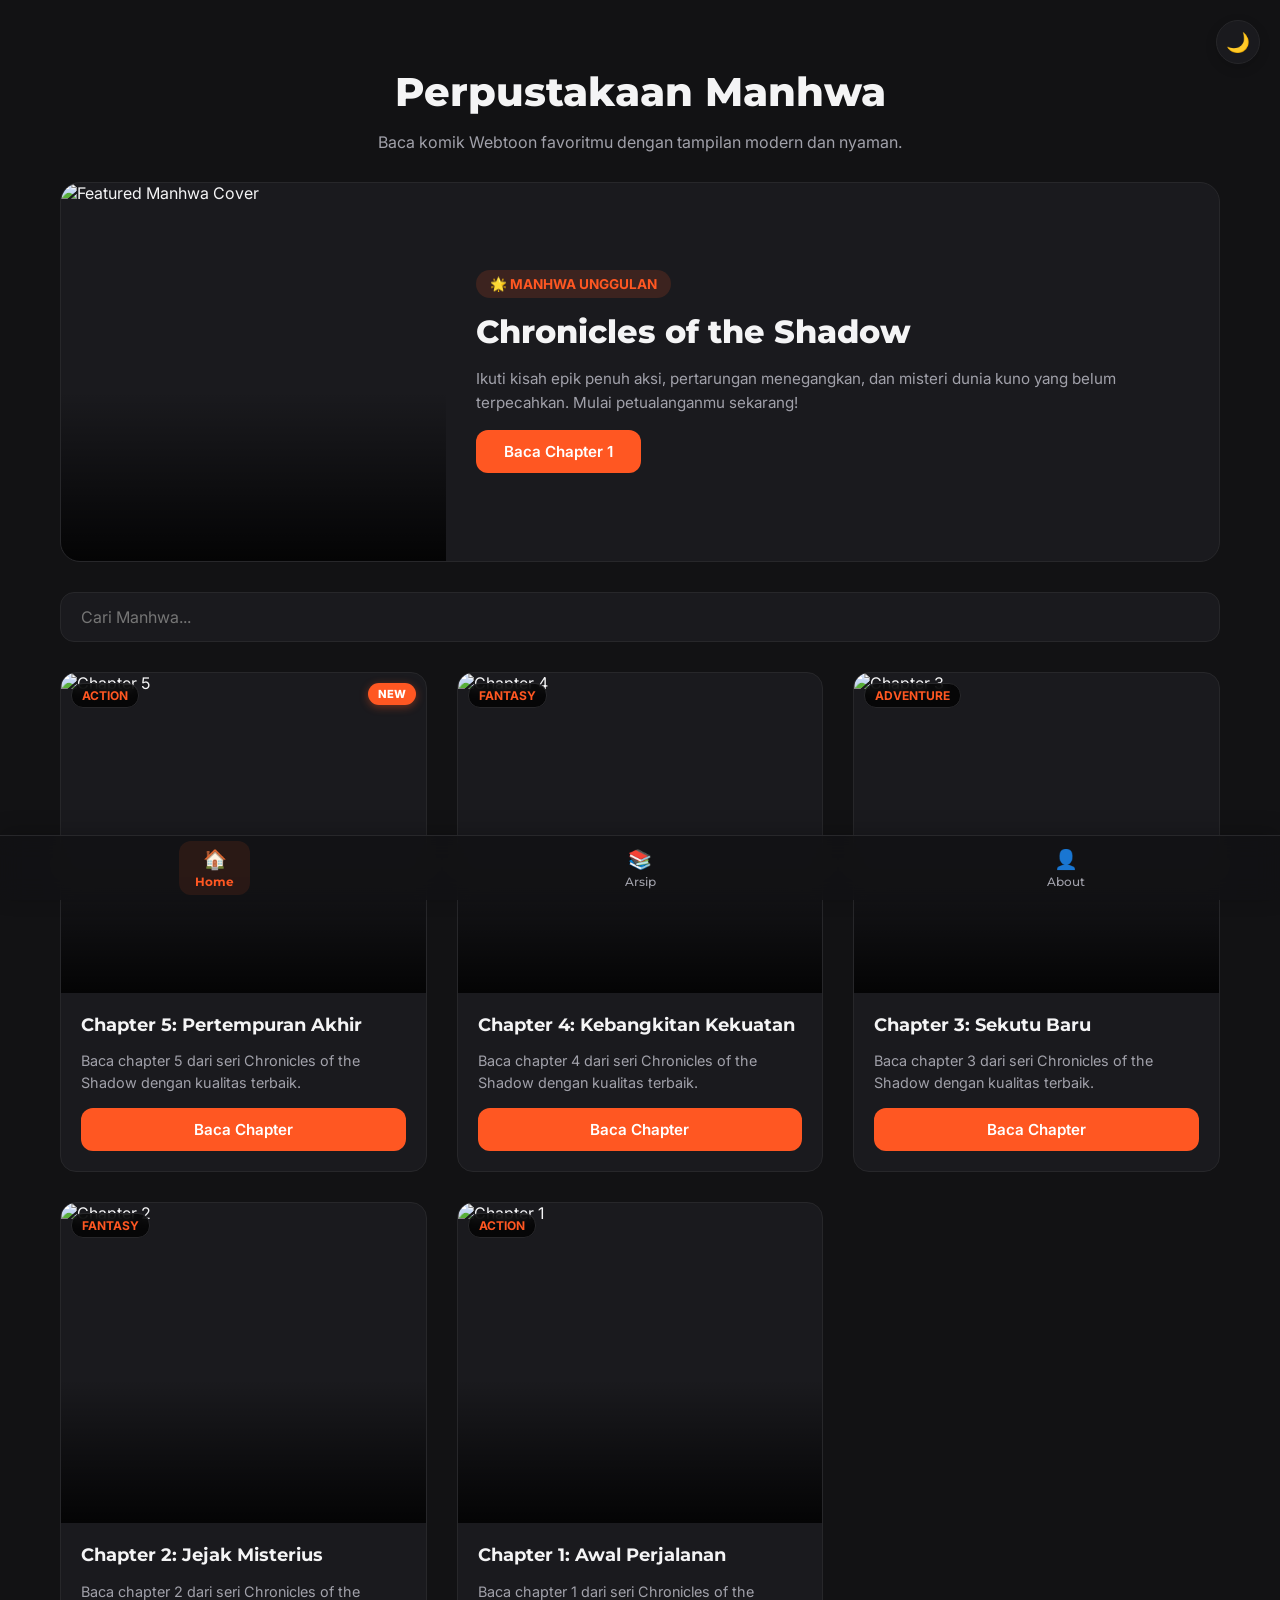
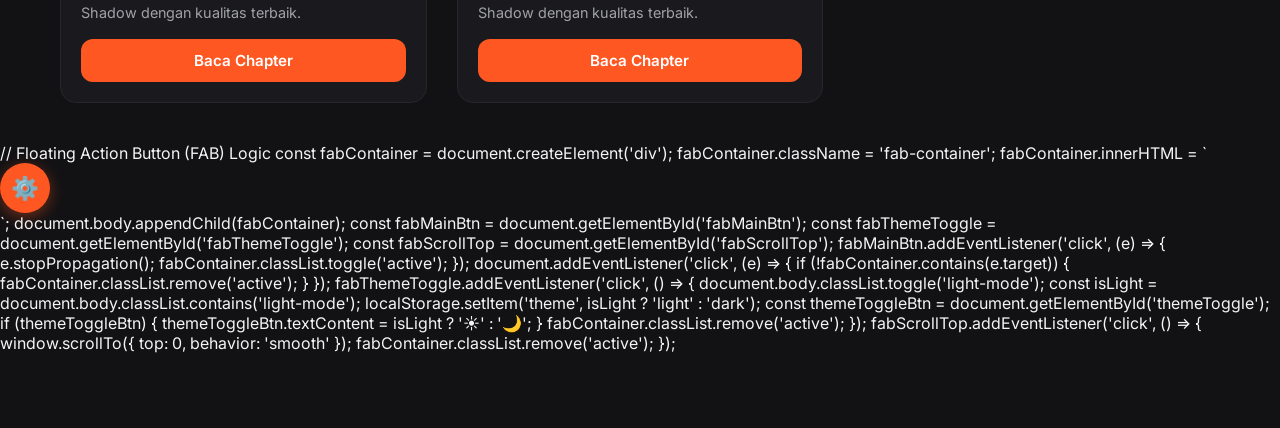
==== commit c1a5bf4e: "ui part 1: FAB and theme toggle" ====
--- a/index.html
+++ b/index.html
@@ -157,5 +157,55 @@
             })
             .catch(err => console.error('Failed to load chapters.json', err));
     </script>
+
+        // Floating Action Button (FAB) Logic
+        const fabContainer = document.createElement('div');
+        fabContainer.className = 'fab-container';
+        fabContainer.innerHTML = `
+            <div id="fabMenu" class="fab-menu">
+                <button id="fabThemeToggle" class="fab-menu-item">
+                    <span>🌓</span> Mode Terang/Gelap
+                </button>
+                <button id="fabScrollTop" class="fab-menu-item">
+                    <span>⬆️</span> Ke Atas
+                </button>
+            </div>
+            <button id="fabMainBtn" class="fab-btn" title="Menu Cepat">
+                ⚙️
+            </button>
+        `;
+        document.body.appendChild(fabContainer);
+
+        const fabMainBtn = document.getElementById('fabMainBtn');
+        const fabThemeToggle = document.getElementById('fabThemeToggle');
+        const fabScrollTop = document.getElementById('fabScrollTop');
+
+        fabMainBtn.addEventListener('click', (e) => {
+            e.stopPropagation();
+            fabContainer.classList.toggle('active');
+        });
+
+        document.addEventListener('click', (e) => {
+            if (!fabContainer.contains(e.target)) {
+                fabContainer.classList.remove('active');
+            }
+        });
+
+        fabThemeToggle.addEventListener('click', () => {
+            document.body.classList.toggle('light-mode');
+            const isLight = document.body.classList.contains('light-mode');
+            localStorage.setItem('theme', isLight ? 'light' : 'dark');
+            const themeToggleBtn = document.getElementById('themeToggle');
+            if (themeToggleBtn) {
+                themeToggleBtn.textContent = isLight ? '☀️' : '🌙';
+            }
+            fabContainer.classList.remove('active');
+        });
+
+        fabScrollTop.addEventListener('click', () => {
+            window.scrollTo({ top: 0, behavior: 'smooth' });
+            fabContainer.classList.remove('active');
+        });
+
 </body>
 </html>
--- a/style.css
+++ b/style.css
@@ -269,6 +269,7 @@
     height: 45%;
     background: linear-gradient(to top, rgba(0, 0, 0, 0.85), transparent);
     pointer-events: none;
+    z-index: 1;
 }
 
 .card-img-wrapper img {
@@ -687,7 +688,7 @@
 .genre-badge {
     position: absolute;
     top: 10px;
-    right: 10px;
+    left: 10px;
     background-color: rgba(0, 0, 0, 0.75);
     backdrop-filter: blur(5px);
     color: var(--accent);
@@ -703,7 +704,7 @@
 .new-badge {
     position: absolute;
     top: 10px;
-    left: 10px;
+    right: 10px;
     background-color: var(--accent);
     color: #ffffff;
     font-size: 0.7rem;
@@ -889,3 +890,88 @@
 .reader-container.narrow { max-width: 600px !important; }
 .reader-container.normal { max-width: 800px !important; }
 .reader-container.wide { max-width: 100% !important; padding: 0 10px !important; }
+
+
+/* Floating Action Button (FAB) & Menu */
+.fab-container {
+    position: fixed;
+    bottom: 80px;
+    right: 20px;
+    z-index: 10000;
+    display: flex;
+    flex-direction: column;
+    align-items: flex-end;
+}
+
+.fab-btn {
+    width: 50px;
+    height: 50px;
+    border-radius: 50%;
+    background-color: var(--accent);
+    color: #ffffff;
+    border: none;
+    cursor: pointer;
+    display: flex;
+    align-items: center;
+    justify-content: center;
+    font-size: 1.4rem;
+    box-shadow: 0 4px 15px rgba(255, 87, 34, 0.4);
+    transition: transform 0.3s cubic-bezier(0.4, 0, 0.2, 1), background-color 0.2s ease;
+}
+
+.fab-btn:hover {
+    transform: scale(1.08);
+    background-color: var(--accent-hover);
+}
+
+.fab-menu {
+    position: absolute;
+    bottom: 60px;
+    right: 0;
+    background-color: var(--bg-card);
+    border: 1px solid var(--border);
+    border-radius: 14px;
+    padding: 8px;
+    display: flex;
+    flex-direction: column;
+    gap: 6px;
+    box-shadow: 0 10px 25px rgba(0, 0, 0, 0.3);
+    opacity: 0;
+    visibility: hidden;
+    transform: translateY(15px) scale(0.95);
+    transition: all 0.3s cubic-bezier(0.4, 0, 0.2, 1);
+    min-width: 170px;
+}
+
+.fab-container.active .fab-menu {
+    opacity: 1;
+    visibility: visible;
+    transform: translateY(0) scale(1);
+}
+
+.fab-container.active .fab-btn {
+    transform: rotate(90deg);
+}
+
+.fab-menu-item {
+    background: transparent;
+    border: none;
+    color: var(--text-main);
+    padding: 10px 14px;
+    border-radius: 10px;
+    font-family: 'Inter', sans-serif;
+    font-size: 0.9rem;
+    font-weight: 500;
+    cursor: pointer;
+    display: flex;
+    align-items: center;
+    gap: 10px;
+    text-align: left;
+    width: 100%;
+    transition: background-color 0.2s ease, color 0.2s ease;
+}
+
+.fab-menu-item:hover {
+    background-color: rgba(255, 87, 34, 0.15);
+    color: var(--accent);
+}
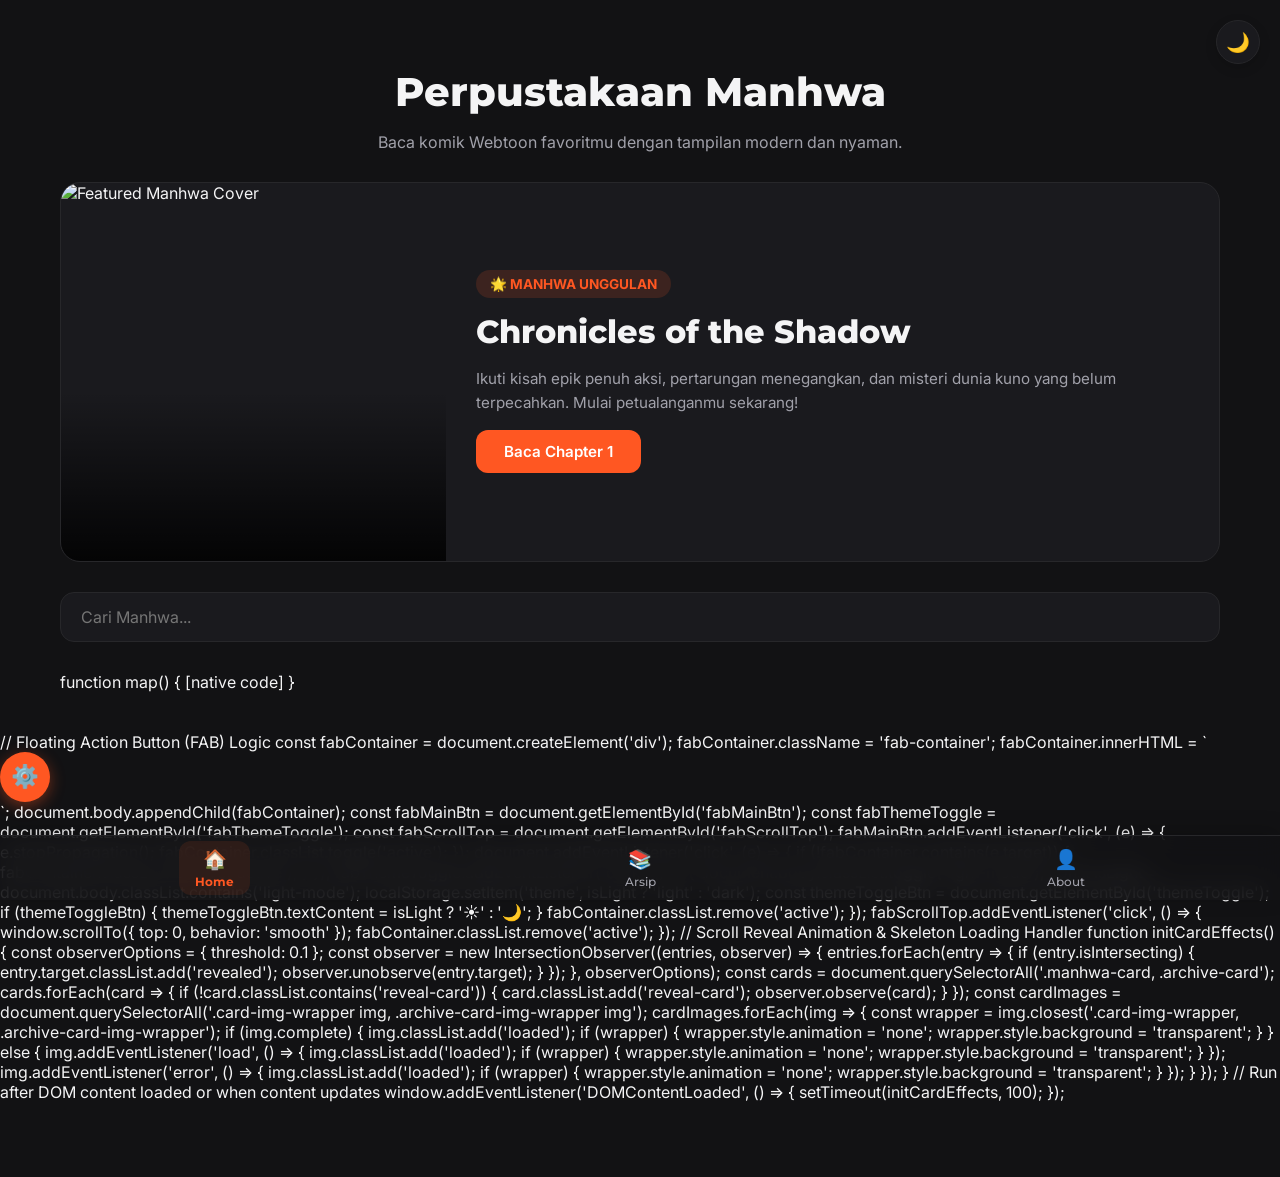
==== commit c8b51873: "ui part 3: scroll reveal and skeleton home" ====
--- a/index.html
+++ b/index.html
@@ -116,7 +116,8 @@
             .then(chapters => {
                 const maxId = Math.max(...chapters.map(c => c.id));
                 const grid = document.getElementById('manhwaGrid');
-                grid.innerHTML = chapters.map(ch => {
+                grid.innerHTML = chapters.map
+                setTimeout(initCardEffects, 50);(ch => {
                     const isNew = (ch.id === maxId);
                     return `
                         <div class="manhwa-card" data-title="${ch.title.toLowerCase()} chapter ${ch.id}">
@@ -207,5 +208,59 @@
             fabContainer.classList.remove('active');
         });
 
+
+        // Scroll Reveal Animation & Skeleton Loading Handler
+        function initCardEffects() {
+            const observerOptions = { threshold: 0.1 };
+            const observer = new IntersectionObserver((entries, observer) => {
+                entries.forEach(entry => {
+                    if (entry.isIntersecting) {
+                        entry.target.classList.add('revealed');
+                        observer.unobserve(entry.target);
+                    }
+                });
+            }, observerOptions);
+
+            const cards = document.querySelectorAll('.manhwa-card, .archive-card');
+            cards.forEach(card => {
+                if (!card.classList.contains('reveal-card')) {
+                    card.classList.add('reveal-card');
+                    observer.observe(card);
+                }
+            });
+
+            const cardImages = document.querySelectorAll('.card-img-wrapper img, .archive-card-img-wrapper img');
+            cardImages.forEach(img => {
+                const wrapper = img.closest('.card-img-wrapper, .archive-card-img-wrapper');
+                if (img.complete) {
+                    img.classList.add('loaded');
+                    if (wrapper) {
+                        wrapper.style.animation = 'none';
+                        wrapper.style.background = 'transparent';
+                    }
+                } else {
+                    img.addEventListener('load', () => {
+                        img.classList.add('loaded');
+                        if (wrapper) {
+                            wrapper.style.animation = 'none';
+                            wrapper.style.background = 'transparent';
+                        }
+                    });
+                    img.addEventListener('error', () => {
+                        img.classList.add('loaded');
+                        if (wrapper) {
+                            wrapper.style.animation = 'none';
+                            wrapper.style.background = 'transparent';
+                        }
+                    });
+                }
+            });
+        }
+
+        // Run after DOM content loaded or when content updates
+        window.addEventListener('DOMContentLoaded', () => {
+            setTimeout(initCardEffects, 100);
+        });
+
 </body>
 </html>
--- a/style.css
+++ b/style.css
@@ -975,3 +975,85 @@
     background-color: rgba(255, 87, 34, 0.15);
     color: var(--accent);
 }
+
+
+/* Elegant End of Chapter Box */
+.elegant-end-box {
+    background: linear-gradient(135deg, var(--bg-card), #18181b);
+    border: 2px solid transparent;
+    border-image: linear-gradient(135deg, var(--accent), #ff9800) 1;
+    border-radius: 16px;
+    padding: 35px 25px;
+    margin: 40px 20px 20px 20px;
+    text-align: center;
+    box-shadow: 0 15px 35px rgba(255, 87, 34, 0.15);
+}
+
+.elegant-end-box h3 {
+    font-family: 'Montserrat', sans-serif;
+    font-size: 1.4rem;
+    font-weight: 700;
+    color: var(--text-main);
+    margin: 0 0 10px 0;
+}
+
+.elegant-end-box p {
+    font-family: 'Inter', sans-serif;
+    font-size: 1rem;
+    color: var(--text-muted);
+    margin: 0 0 20px 0;
+}
+
+.elegant-next-btn {
+    display: inline-block;
+    padding: 14px 28px;
+    font-size: 1rem;
+    font-weight: 700;
+    border-radius: 30px;
+    background-color: var(--accent);
+    color: #ffffff !important;
+    text-decoration: none !important;
+    box-shadow: 0 4px 15px rgba(255, 87, 34, 0.4);
+    transition: transform 0.2s ease, background-color 0.2s ease;
+}
+
+.elegant-next-btn:hover {
+    background-color: var(--accent-hover);
+    transform: translateY(-2px);
+}
+
+
+/* Scroll Reveal Animation */
+.reveal-card {
+    opacity: 0;
+    transform: translateY(30px);
+    transition: opacity 0.6s ease-out, transform 0.6s ease-out;
+}
+.reveal-card.revealed {
+    opacity: 1;
+    transform: translateY(0);
+}
+
+/* Skeleton Loading (Home/Archive Shimmer) */
+@keyframes skeletonShimmer {
+    0% { background-position: -200% 0; }
+    100% { background-position: 200% 0; }
+}
+
+.card-img-wrapper,
+.archive-card-img-wrapper {
+    background: linear-gradient(90deg, #18181b 25%, #27272a 50%, #18181b 75%);
+    background-size: 200% 100%;
+    animation: skeletonShimmer 1.5s infinite;
+}
+
+.card-img-wrapper img,
+.archive-card-img-wrapper img {
+    opacity: 0;
+    transition: opacity 0.5s ease-in-out;
+}
+
+.card-img-wrapper img.loaded,
+.archive-card-img-wrapper img.loaded {
+    opacity: 1;
+}
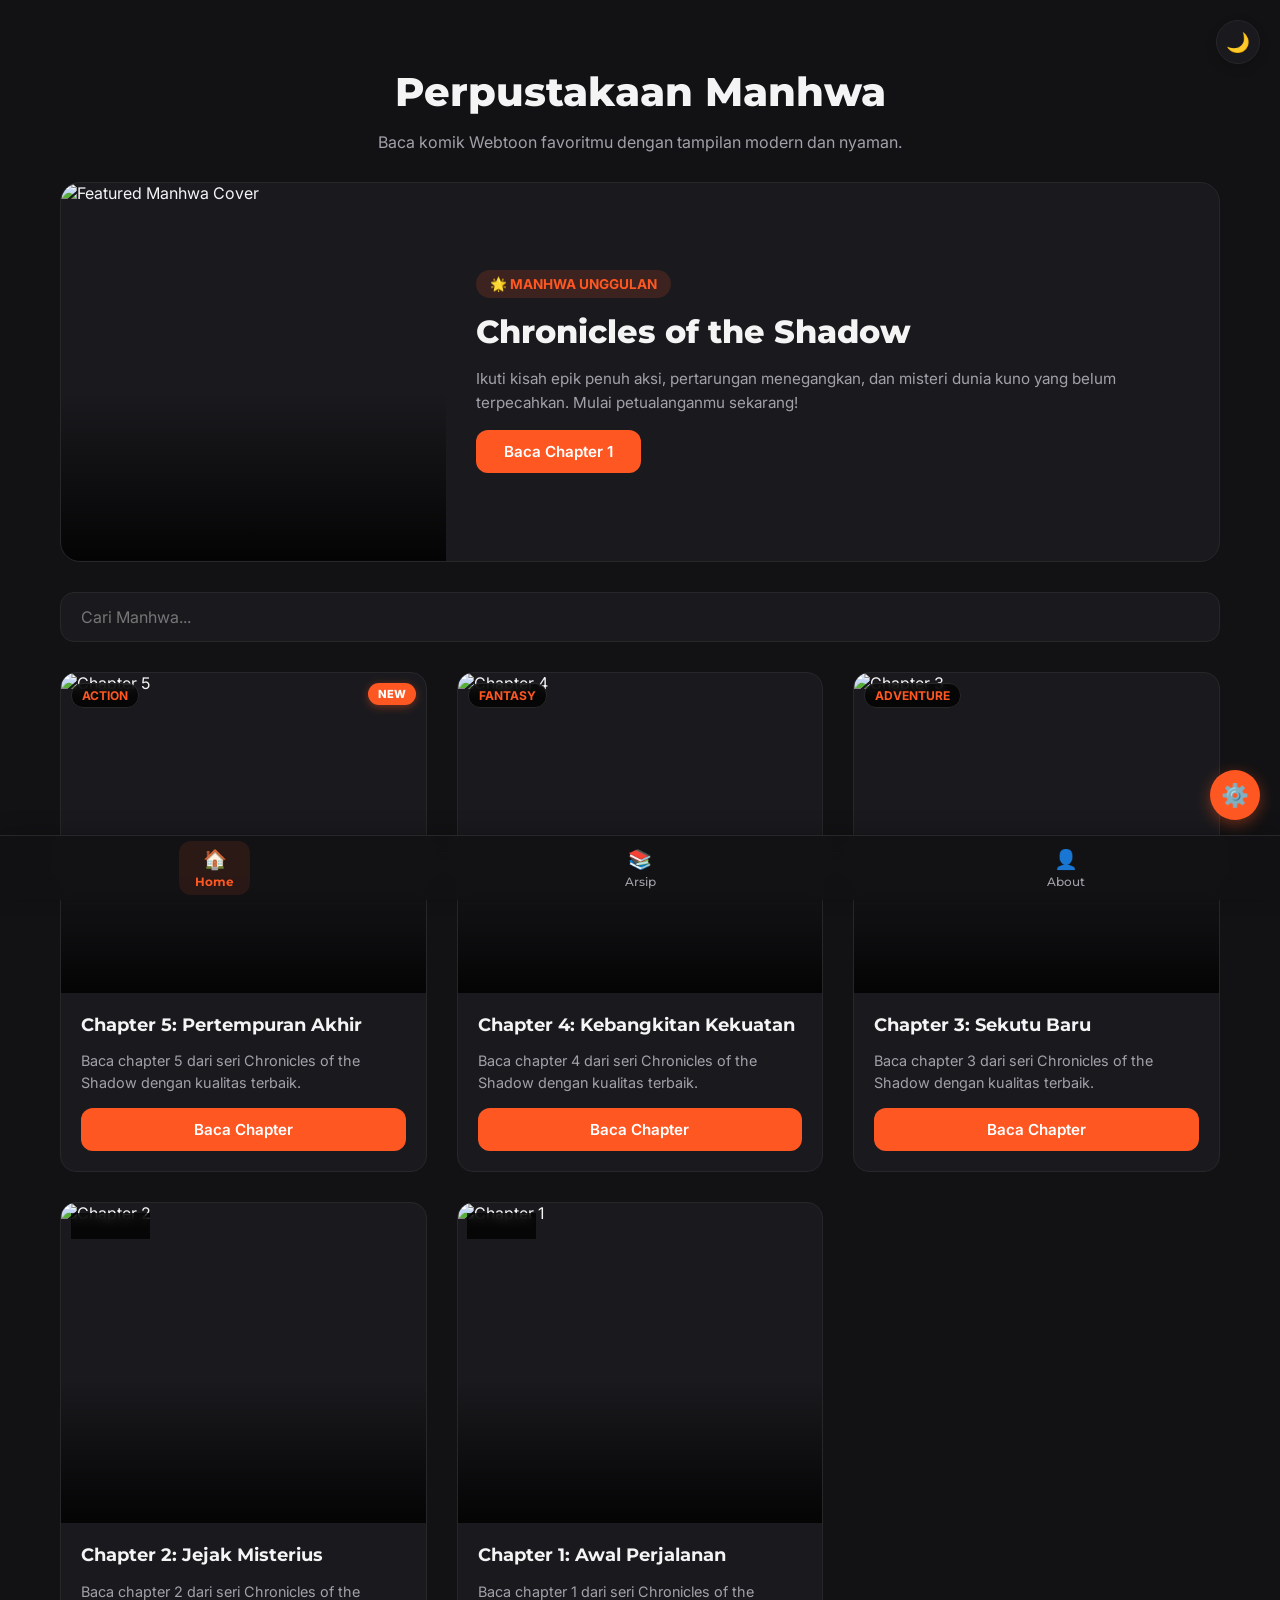
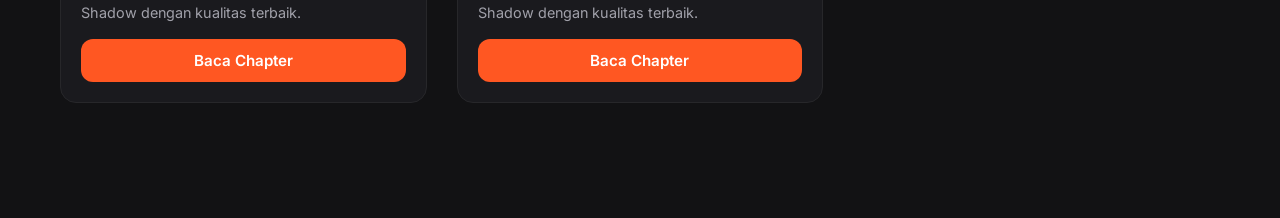
==== commit 153072ef: "ui part 3: scroll reveal and skeleton home" ====
--- a/index.html
+++ b/index.html
@@ -110,14 +110,57 @@
             container.style.display = 'block';
         }
 
-        // Fetch chapters.json and render dynamically all chapter cards with "NEW" badge on highest chapter ID
+        // Scroll Reveal Animation & Skeleton Loading Handler
+        function initCardEffects() {
+            const observerOptions = {
+                root: null,
+                rootMargin: '0px',
+                threshold: 0.1
+            };
+
+            const observer = new IntersectionObserver((entries, obs) => {
+                entries.forEach(entry => {
+                    if (entry.isIntersecting) {
+                        entry.target.classList.add('revealed');
+                        obs.unobserve(entry.target);
+                    }
+                });
+            }, observerOptions);
+
+            const cards = document.querySelectorAll('.manhwa-card, .archive-card');
+            cards.forEach(card => {
+                if (!card.classList.contains('reveal-card')) {
+                    card.classList.add('reveal-card');
+                    observer.observe(card);
+                }
+            });
+
+            const cardImages = document.querySelectorAll('.card-img-wrapper img, .archive-card-img-wrapper img, .hero-img-wrapper img');
+            cardImages.forEach(img => {
+                const wrapper = img.closest('.card-img-wrapper, .archive-card-img-wrapper, .hero-img-wrapper');
+                const markLoaded = () => {
+                    img.classList.add('loaded');
+                    if (wrapper) {
+                        wrapper.classList.add('loaded');
+                    }
+                };
+
+                if (img.complete) {
+                    markLoaded();
+                } else {
+                    img.addEventListener('load', markLoaded);
+                    img.addEventListener('error', markLoaded);
+                }
+            });
+        }
+
+        // Fetch chapters.json and render dynamically all chapter cards
         fetch('chapters.json')
             .then(res => res.json())
             .then(chapters => {
                 const maxId = Math.max(...chapters.map(c => c.id));
                 const grid = document.getElementById('manhwaGrid');
-                grid.innerHTML = chapters.map
-                setTimeout(initCardEffects, 50);(ch => {
+                grid.innerHTML = chapters.map(ch => {
                     const isNew = (ch.id === maxId);
                     return `
                         <div class="manhwa-card" data-title="${ch.title.toLowerCase()} chapter ${ch.id}">
@@ -139,6 +182,8 @@
                     `;
                 }).join('');
 
+                initCardEffects();
+
                 // Quick Search Functionality
                 const homeSearch = document.getElementById('homeSearch');
                 const cards = grid.getElementsByClassName('manhwa-card');
@@ -157,7 +202,6 @@
                 });
             })
             .catch(err => console.error('Failed to load chapters.json', err));
-    </script>
 
         // Floating Action Button (FAB) Logic
         const fabContainer = document.createElement('div');
@@ -196,7 +240,6 @@
             document.body.classList.toggle('light-mode');
             const isLight = document.body.classList.contains('light-mode');
             localStorage.setItem('theme', isLight ? 'light' : 'dark');
-            const themeToggleBtn = document.getElementById('themeToggle');
             if (themeToggleBtn) {
                 themeToggleBtn.textContent = isLight ? '☀️' : '🌙';
             }
@@ -208,59 +251,9 @@
             fabContainer.classList.remove('active');
         });
 
-
-        // Scroll Reveal Animation & Skeleton Loading Handler
-        function initCardEffects() {
-            const observerOptions = { threshold: 0.1 };
-            const observer = new IntersectionObserver((entries, observer) => {
-                entries.forEach(entry => {
-                    if (entry.isIntersecting) {
-                        entry.target.classList.add('revealed');
-                        observer.unobserve(entry.target);
-                    }
-                });
-            }, observerOptions);
-
-            const cards = document.querySelectorAll('.manhwa-card, .archive-card');
-            cards.forEach(card => {
-                if (!card.classList.contains('reveal-card')) {
-                    card.classList.add('reveal-card');
-                    observer.observe(card);
-                }
-            });
-
-            const cardImages = document.querySelectorAll('.card-img-wrapper img, .archive-card-img-wrapper img');
-            cardImages.forEach(img => {
-                const wrapper = img.closest('.card-img-wrapper, .archive-card-img-wrapper');
-                if (img.complete) {
-                    img.classList.add('loaded');
-                    if (wrapper) {
-                        wrapper.style.animation = 'none';
-                        wrapper.style.background = 'transparent';
-                    }
-                } else {
-                    img.addEventListener('load', () => {
-                        img.classList.add('loaded');
-                        if (wrapper) {
-                            wrapper.style.animation = 'none';
-                            wrapper.style.background = 'transparent';
-                        }
-                    });
-                    img.addEventListener('error', () => {
-                        img.classList.add('loaded');
-                        if (wrapper) {
-                            wrapper.style.animation = 'none';
-                            wrapper.style.background = 'transparent';
-                        }
-                    });
-                }
-            });
-        }
-
-        // Run after DOM content loaded or when content updates
         window.addEventListener('DOMContentLoaded', () => {
-            setTimeout(initCardEffects, 100);
-        });
-
+            initCardEffects();
+        });
+    </script>
 </body>
-</html>+</html>
--- a/style.css
+++ b/style.css
@@ -1022,13 +1022,13 @@
     transform: translateY(-2px);
 }
 
-
 /* Scroll Reveal Animation */
 .reveal-card {
     opacity: 0;
     transform: translateY(30px);
     transition: opacity 0.6s ease-out, transform 0.6s ease-out;
 }
+
 .reveal-card.revealed {
     opacity: 1;
     transform: translateY(0);
@@ -1041,19 +1041,38 @@
 }
 
 .card-img-wrapper,
-.archive-card-img-wrapper {
+.archive-card-img-wrapper,
+.hero-img-wrapper {
+    position: relative;
     background: linear-gradient(90deg, #18181b 25%, #27272a 50%, #18181b 75%);
     background-size: 200% 100%;
     animation: skeletonShimmer 1.5s infinite;
 }
 
+body.light-mode .card-img-wrapper,
+body.light-mode .archive-card-img-wrapper,
+body.light-mode .hero-img-wrapper {
+    background: linear-gradient(90deg, #e4e4e7 25%, #f4f4f5 50%, #e4e4e7 75%);
+    background-size: 200% 100%;
+    animation: skeletonShimmer 1.5s infinite;
+}
+
+.card-img-wrapper.loaded,
+.archive-card-img-wrapper.loaded,
+.hero-img-wrapper.loaded {
+    animation: none;
+    background: transparent;
+}
+
 .card-img-wrapper img,
-.archive-card-img-wrapper img {
+.archive-card-img-wrapper img,
+.hero-img-wrapper img {
     opacity: 0;
     transition: opacity 0.5s ease-in-out;
 }
 
 .card-img-wrapper img.loaded,
-.archive-card-img-wrapper img.loaded {
+.archive-card-img-wrapper img.loaded,
+.hero-img-wrapper img.loaded {
     opacity: 1;
 }
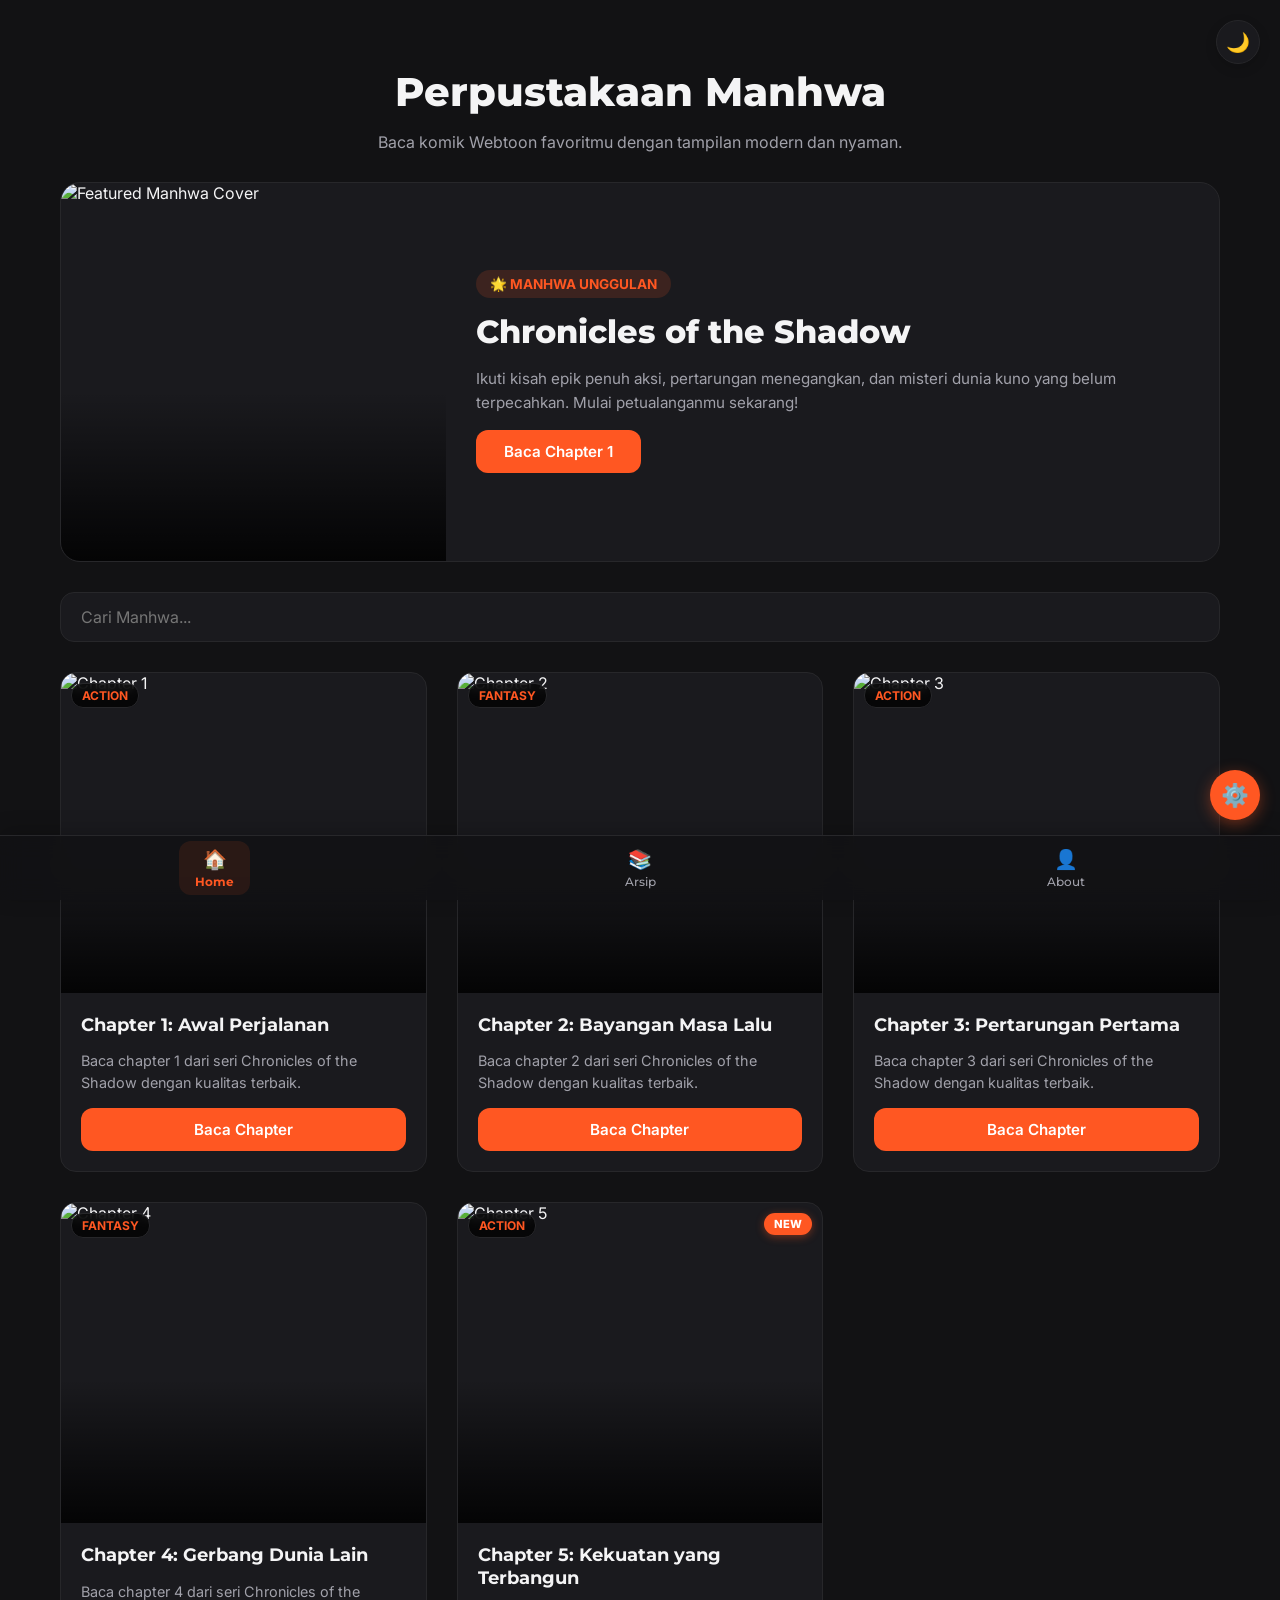
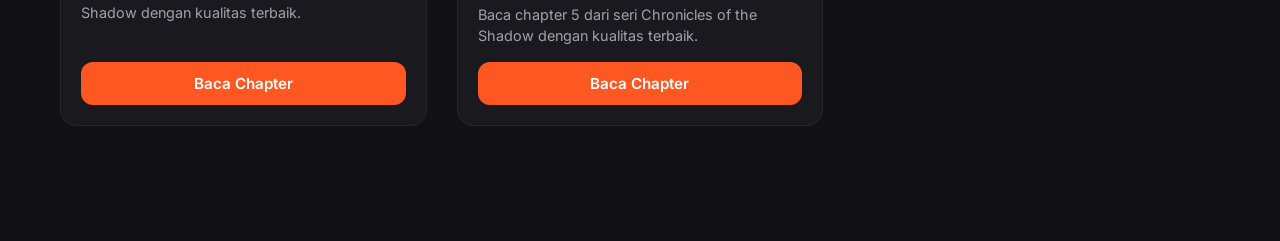
==== commit e9308ed7: "tambah halaman arsip dari deepseek" ====
--- a/index.html
+++ b/index.html
@@ -163,7 +163,7 @@
                 grid.innerHTML = chapters.map(ch => {
                     const isNew = (ch.id === maxId);
                     return `
-                        <div class="manhwa-card" data-title="${ch.title.toLowerCase()} chapter ${ch.id}">
+                        <div class="manhwa-card" data-title="${(ch.judul || ch.title).toLowerCase()} chapter ${ch.id}">
                             <div class="card-img-wrapper">
                                 <img src="images/chapter-1/01.jpg" alt="Chapter ${ch.id}" loading="lazy">
                                 ${isNew ? '<span class="new-badge">NEW</span>' : ''}
@@ -171,7 +171,7 @@
                             </div>
                             <div class="card-content">
                                 <div>
-                                    <h3 class="card-title">Chapter ${ch.id}: ${ch.title}</h3>
+                                    <h3 class="card-title">Chapter ${ch.id}: ${(ch.judul || ch.title)}</h3>
                                     <p class="card-desc">Baca chapter ${ch.id} dari seri Chronicles of the Shadow dengan kualitas terbaik.</p>
                                 </div>
                                 <div class="card-actions">
--- a/style.css
+++ b/style.css
@@ -1076,3 +1076,82 @@
 .hero-img-wrapper img.loaded {
     opacity: 1;
 }
+
+
+/* Floating Sticky Chapter Title Badge */
+.sticky-chapter-badge {
+    position: fixed;
+    top: 15px;
+    left: 50%;
+    transform: translateX(-50%) translateY(-100px);
+    background: rgba(26, 26, 30, 0.75);
+    backdrop-filter: blur(12px);
+    -webkit-backdrop-filter: blur(12px);
+    color: var(--text-main);
+    border: 1px solid var(--border);
+    padding: 8px 20px;
+    border-radius: 30px;
+    font-family: 'Montserrat', sans-serif;
+    font-size: 0.85rem;
+    font-weight: 700;
+    box-shadow: 0 6px 20px rgba(0, 0, 0, 0.4);
+    z-index: 10001;
+    transition: transform 0.3s cubic-bezier(0.4, 0, 0.2, 1), opacity 0.3s ease;
+    opacity: 0;
+    pointer-events: none;
+    letter-spacing: 0.5px;
+}
+
+body.light-mode .sticky-chapter-badge {
+    background: rgba(255, 255, 255, 0.82);
+    color: var(--text-main);
+    box-shadow: 0 6px 20px rgba(0, 0, 0, 0.1);
+}
+
+.sticky-chapter-badge.show {
+    transform: translateX(-50%) translateY(0);
+    opacity: 1;
+    pointer-events: auto;
+}
+
+/* Image Click-to-Zoom (Lightbox) */
+.manhwa-page {
+    cursor: zoom-in;
+}
+
+.lightbox-overlay {
+    position: fixed;
+    top: 0;
+    left: 0;
+    width: 100vw;
+    height: 100vh;
+    background-color: rgba(0, 0, 0, 0.95);
+    display: flex;
+    align-items: center;
+    justify-content: center;
+    z-index: 999999;
+    opacity: 0;
+    visibility: hidden;
+    transition: opacity 0.3s ease, visibility 0.3s ease;
+    cursor: zoom-out;
+    padding: 20px;
+}
+
+.lightbox-overlay.show {
+    opacity: 1;
+    visibility: visible;
+}
+
+.lightbox-img {
+    max-width: 95%;
+    max-height: 95vh;
+    object-fit: contain;
+    border-radius: 8px;
+    box-shadow: 0 10px 40px rgba(0, 0, 0, 0.8);
+    transform: scale(0.95);
+    transition: transform 0.3s ease;
+}
+
+.lightbox-overlay.show .lightbox-img {
+    transform: scale(1);
+}
